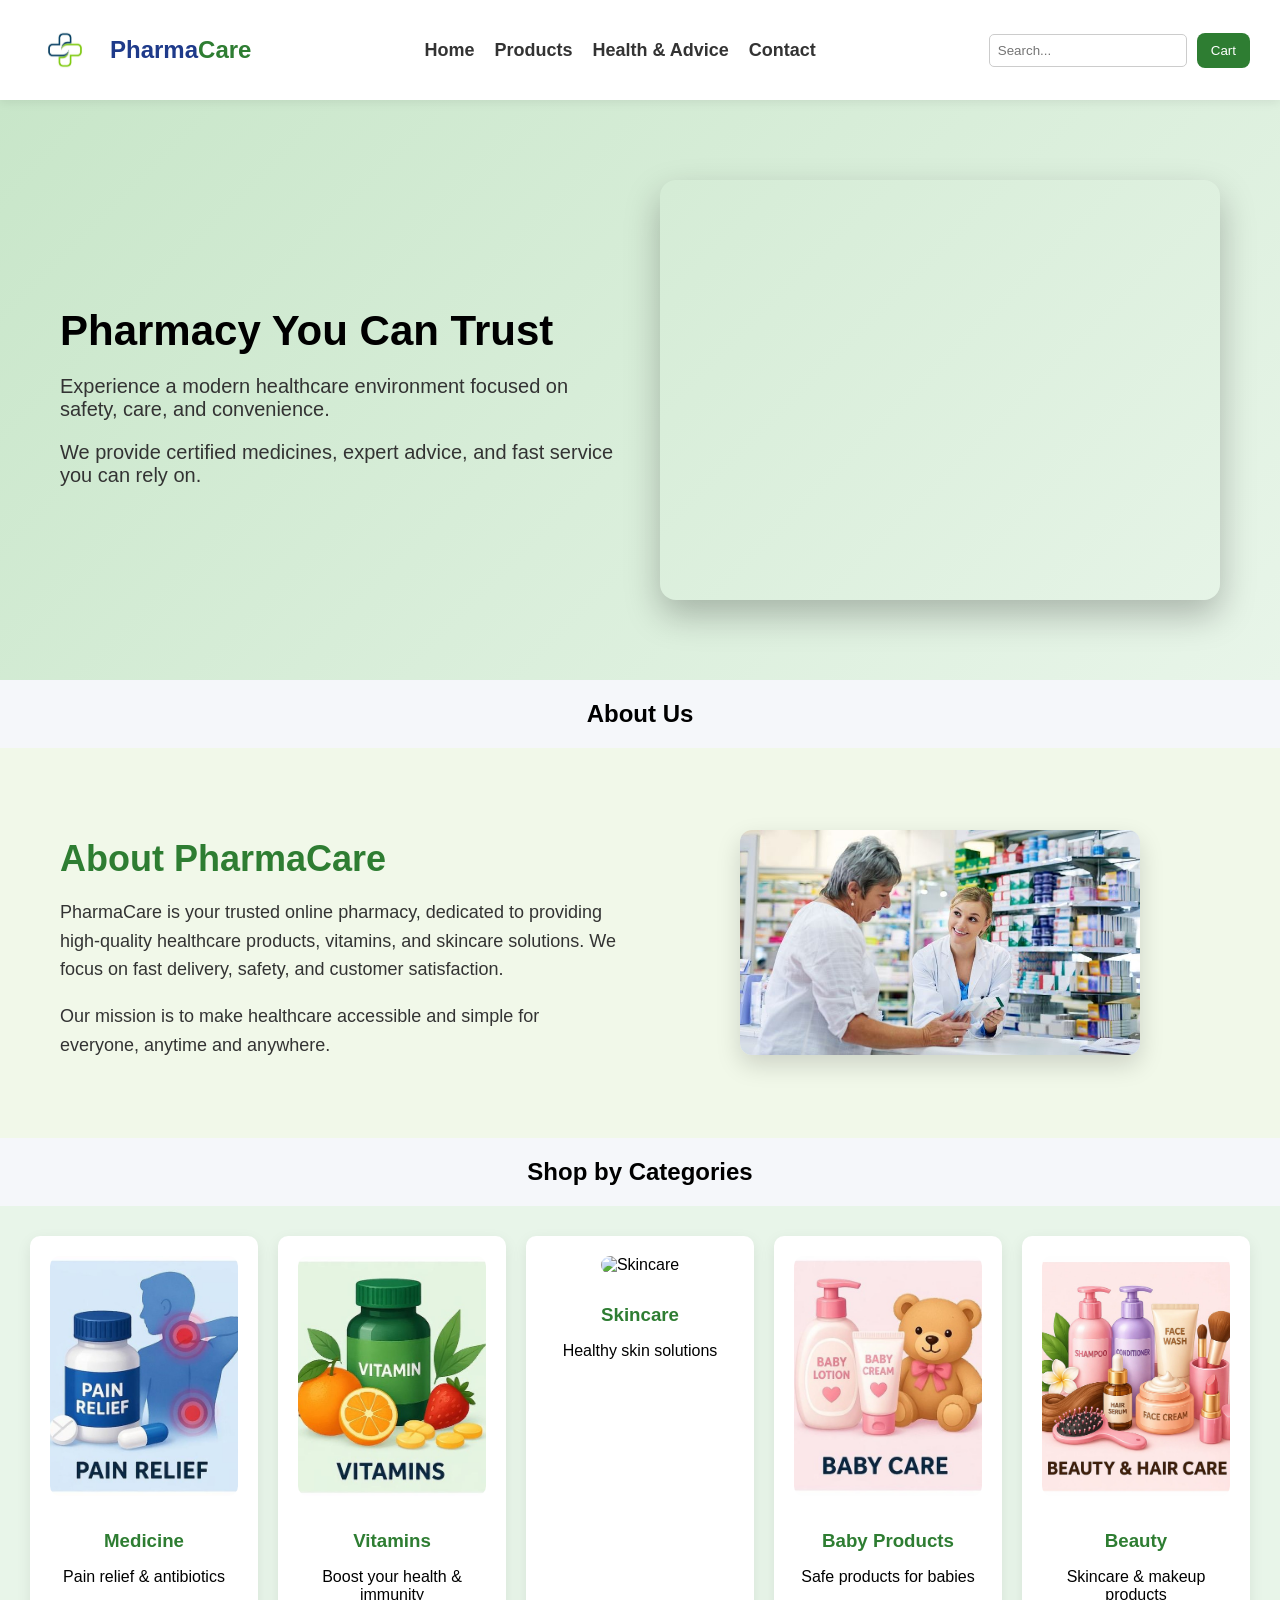
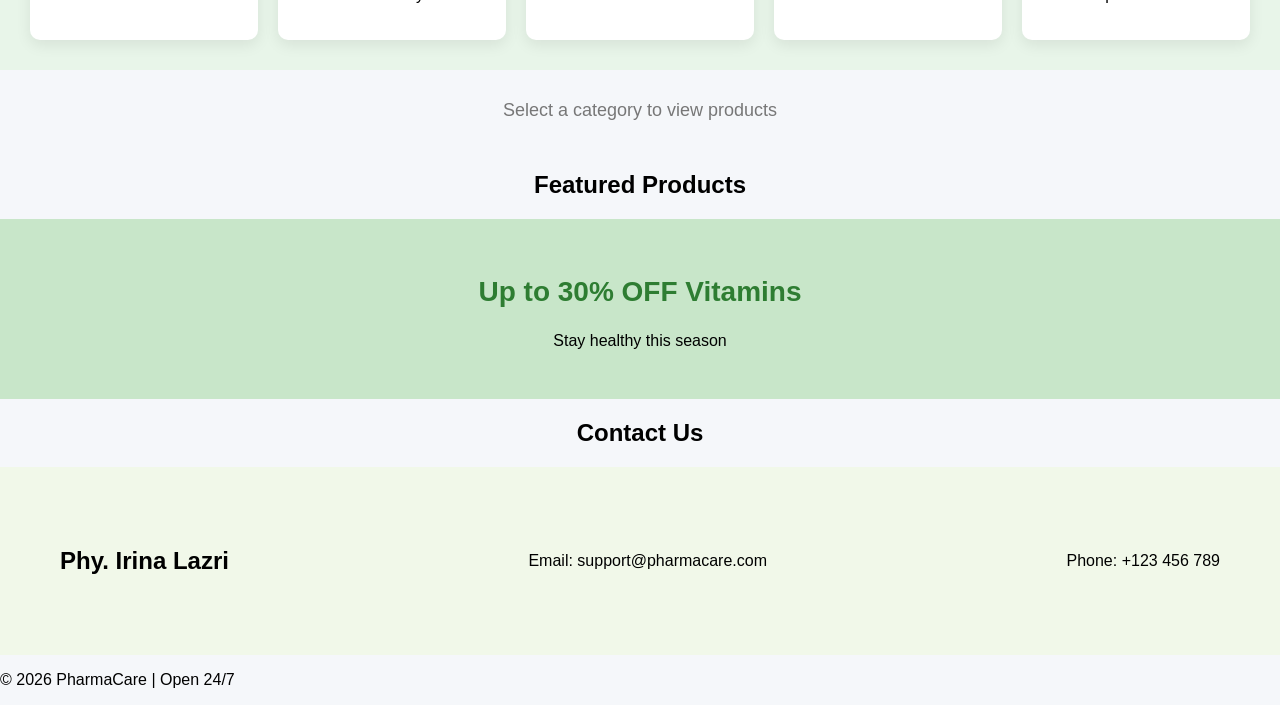
==== index1.html @ e68ce6b4 "update project" ====
<!DOCTYPE html>
<html lang="en">

<head>
    <meta charset="UTF-8">
    <title>PharmaCare</title>
    <link rel="stylesheet" href="style.css">
</head>

<body>

    <header>
        <div class="logo">
            <img src="images/logo.jpeg" alt="PharmaCare Logo">
            <h1 class="logo-text">
                <span class="blue">Pharma</span><span class="green">Care</span>
            </h1>
        </div>
        <nav class="nav-center">

            <a href="#" onclick="showHome()">Home</a>
            <a href="#" onclick="filterCategory('All')">Products</a>

            <div class="dropdown">
                <a href="#" onclick="toggleHealthMenu()">Health & Advice</a>

                <div class="mega-menu" id="healthMenu">

                    <div class="menu-left">
                        <ul>
                            <li>Athma & allergies</li>
                            <li>Cold & flu</li>
                            <li>Coronavirus</li>
                            <li>Diabetes</li>
                            <li>Hair care</li>
                            <li>Men's health</li>
                            <li>Mother & baby</li>
                            <li>Online Doctor advice</li>
                            <li>Oral health</li>
                            <li>Pain management</li>
                            <li>Skin care</li>
                            <li>Stop smoking</li>
                        </ul>
                    </div>

                    <div class="menu-right">
                        <h3>Health & Advice</h3>
                        <p>Select a category to see information and recommendations.</p>
                    </div>

                </div>
            </div>

            <a href="#" onclick="toggleHealthMenu()">Contact</a>
        </nav>

        <input type="text" id="search" placeholder="Search..." onkeyup="searchProducts()">

        <button class="cart-btn" onclick="toggleCart()">Cart</button>
    </header>

    <section class="hero">

        <div class="hero-text">
            <h2>Pharmacy You Can Trust</h2>
            <p>Experience a modern healthcare environment focused on safety, care, and convenience.</p>
            <p>We provide certified medicines, expert advice, and fast service you can rely on.</p>
        </div>

        <div class="hero-video">
            <video autoplay muted loop>
                <source src="images/pharmacy.mp4.mp4" type="video/mp4">
                Your browser does not support video.
            </video>
        </div>

    </section>

    <h2 class="section-title">About Us</h2>
    <section class="about">
        <div class="about-text">
            <h2>About PharmaCare</h2>
            <p>
                PharmaCare is your trusted online pharmacy, dedicated to providing high-quality
                healthcare products, vitamins, and skincare solutions. We focus on fast delivery,
                safety, and customer satisfaction.
            </p>

            <p>
                Our mission is to make healthcare accessible and simple for everyone, anytime and anywhere.
            </p>
        </div>

        <div class="about-image">
            <img src="images/pharmacy-team.jpeg" alt="Pharmacy Team">
        </div>
    </section>

    <h2 class="section-title">Shop by Categories</h2>

    <section class="categories">

        <div class="card" onclick="filterCategory('Medicine')">
            <img src="images/pain-relief1.jpeg" alt="Medicine">
            <h3>Medicine</h3>
            <p>Pain relief & antibiotics</p>
        </div>

        <div class="card" onclick="filterCategory('Vitamins')">
            <img src="images/vitamins.jpeg" alt="Vitamins">
            <h3>Vitamins</h3>
            <p>Boost your health & immunity</p>
        </div>

        <div class="card" onclick="filterCategory('Skincare')">
            <img src="images/skincare.jpeg" alt="Skincare">
            <h3>Skincare</h3>
            <p>Healthy skin solutions</p>
        </div>

        <div class="card" onclick="filterCategory('Baby Products')">
            <img src="images/baby-care.jpeg" alt="Baby Products">
            <h3>Baby Products</h3>
            <p>Safe products for babies</p>
        </div>

        <div class="card" onclick="filterCategory('Beauty & Hair Care')">
            <img src="images/beauty.jpeg" alt="Beauty">
            <h3>Beauty</h3>
            <p>Skincare & makeup products</p>
        </div>
    </section>
    <p id="emptyMsg">Select a category to view products</p>
    <section class="products" id="productList"></section>
    <div id="productList"></div>

    </section>

    <h2 class="section-title">Featured Products</h2>
    <section class="products" id="productList"></section>

    <section class="slider">
        <div class="slide active">
            <h2>Up to 30% OFF Vitamins</h2>
            <p>Stay healthy this season</p>
        </div>

        <div class="slide">
            <h2>Skincare Essentials</h2>
            <p>Glow with confidence</p>
        </div>

        <div class="slide">
            <h2>Fast Delivery Pharmacy</h2>
            <p>Delivered to your door</p>
        </div>
    </section>




    <div class="cart" id="cartBox">

        <button class="close-cart" onclick="toggleCart()">✖</button>

        <h3>Cart</h3>
        <ul id="cartItems"></ul>
        <p>Total: €<span id="total">0</span></p>

        <button onclick="showPayment()">Checkout</button>
    </div>

    <div class="payment" id="paymentBox">

        <h3>Card Payment</h3>

        <input type="text" placeholder="Card Number">
        <input type="text" placeholder="Card Holder Name">
        <input type="text" placeholder="MM/YY">
        <input type="text" placeholder="CVV">

        <button onclick="payNow()">Pay Now</button>
        <button onclick="closePayment()">Cancel</button>

    </div>
    <h2 class="section-title">Contact Us</h2>
    <section id="contact" class="about">
        <h2>Phy. Irina Lazri</h2>
        <p>Email: support@pharmacare.com</p>
        <p>Phone: +123 456 789</p>
    </section>

    <footer>
        <p>© 2026 PharmaCare | Open 24/7</p>
    </footer>

    <script src="script.js"></script>
</body>

</html>
---- style.css ----
html {
    scroll-behavior: smooth;
}

body {
    margin: 0;
    font-family: Arial;
    background: #f5f7fa;
}

.logo {
    display: flex;
    align-items: center;
    gap: 10px;
}

.logo img {
    width: 70px;
    /* mund ta bësh 50px nëse do më të madhe */
    height: 70px;
    object-fit: contain;
}

.logo h1 {
    margin: 0;
    font-size: 24px;
    color: #2e7d32;
}

.logo-text {
    margin: 0;
    font-size: 26px;
    font-weight: bold;
}

.blue {
    color: #1e3a8a; /* blu e errët */
}

.green {
    color: #2e7d32; /* jeshile */
}
header {
    display: flex;
    align-items: center;
    justify-content: space-between;

    padding: 15px 30px;
    background: white;

    position: sticky;
    top: 0;
    z-index: 1000;

    box-shadow: 0 2px 10px rgba(0, 0, 0, 0.08);
}

header h1 {
    color: #2e7d32;
}

.nav-center {
    flex: 1;
    display: flex;
    justify-content: center;
    gap: 20px;
}

header input {
    width: 200px;
}

.nav-center a {
    text-decoration: none;
    font-weight: 600;
    color: #333;

    position: relative;
    padding: 5px 0;
}

/* underline hover efekt */
.nav-center a::after {
    content: "";
    position: absolute;
    left: 0;
    bottom: -4px;
    width: 0%;
    height: 2px;
    background: #2e7d32;
    transition: 0.3s;
}

.nav-center a:hover::after {
    width: 100%;
}

.nav-center a {
    display: flex;
    align-items: center;
    height: 60px;
    font-size: 18px;
}

header input {
    padding: 8px;
    border-radius: 5px;
    border: 1px solid #ccc;
}

section {
    scroll-margin-top: 80px;
}

header input {
    width: 180px;
}

.cart-btn {
    margin-left: 10px;
    background: #2e7d32;
    color: white;
    border: none;
    padding: 10px 14px;
    border-radius: 8px;
    cursor: pointer;
}

.categories {
    background: #e8f5e9;
    text-align: center;
    padding: 10px;
}

.categories button {
    margin: 5px;
    padding: 8px 12px;
    border: none;
    background: #2e7d32;
    color: white;
    border-radius: 5px;
}

.hero {
    display: flex;
    align-items: center;
    justify-content: space-between;
    gap: 40px;

    padding: 80px 60px;
    min-height: 300px;
    /* zmadhon pamjen e faqes dhe i jep një ndjesi më të gjallë me ngjyrat e gjelbra. */
    background: linear-gradient(135deg, #c8e6c9, #e8f5e9);
}

.hero-text {
    flex: 1;
}

.hero-text h2 {
    font-size: 42px;
    margin-bottom: 15px;
}

.hero-text p {
    font-size: 20px;
    color: #333;
}

.hero-video {
    flex: 1;
    display: flex;
    justify-content: center;
}

.hero-video video {
    width: 100%;
    height: 420px;
    /* 👈 e bën më të madhe */
    border-radius: 16px;
    box-shadow: 0 15px 35px rgba(0, 0, 0, 0.25);
    object-fit: cover;
}

.about {
    display: flex;
    align-items: center;
    justify-content: space-between;
    gap: 40px;

    padding: 60px;
    background: #f1f8e9;
}

.about-text {
    flex: 1;
}

.about-text h2 {
    font-size: 36px;
    margin-bottom: 15px;
    color: #2e7d32;
}

.about-text p {
    font-size: 18px;
    line-height: 1.6;
    color: #333;
}

.about-image {
    flex: 1;
    display: flex;
    justify-content: center;
}

.about-image img {
    width: 100%;
    max-width: 400px;
    border-radius: 12px;
    box-shadow: 0 10px 25px rgba(0, 0, 0, 0.15);
}

.section-title {
    text-align: center;
    margin-top: 20px;
}

.product {
    width: 220px;
    min-height: 300px;

    display: flex;
    flex-direction: column;
    justify-content: space-between;

    background: white;
    padding: 15px;
    border-radius: 12px;

    border: 1px solid #eee;
    box-shadow: 0 4px 10px rgba(0, 0, 0, 0.05);

    transition: 0.3s;
}

.products {
    display: flex;
    flex-wrap: wrap;
    justify-content: center;
    gap: 20px;
}

.product {
    width: 200px;
    background: white;
    padding: 15px;
    border-radius: 10px;
    text-align: center;
    box-shadow: 0 5px 15px rgba(0, 0, 0, 0.08);
    position: relative;
    transition: 0.3s;
}

.product:hover {
    transform: translateY(-8px);
    box-shadow: 0 12px 30px rgba(0, 0, 0, 0.15);
}

.product img {
    width: 100%;
    height: 160px;
    object-fit: contain;
    border-radius: 8px;
}

.badge {
    position: absolute;
    top: 10px;
    left: 10px;
    background: red;
    color: white;
    padding: 4px 8px;
    font-size: 11px;
    border-radius: 5px;
}

/* Quantity box */
.qty {
    display: flex;
    justify-content: center;
    align-items: center;
    margin: 10px 0;
    gap: 10px;
}

.qty button {
    width: 30px;
    height: 30px;
    border-radius: 50%;
    border: none;
    background: #e0e0e0;
    font-weight: bold;
    cursor: pointer;
    transition: 0.2s;
}

.qty button:hover {
    background: #2e7d32;
    color: white;
}

/* Add to cart button */
.product button {
    width: 100%;
    margin-top: 10px;
    background: linear-gradient(135deg, #2e7d32, #43a047);
    color: white;
    border: none;
    padding: 10px;
    border-radius: 10px;
    font-weight: bold;
    cursor: pointer;
    transition: 0.3s;
}

.product button:hover {
    background: linear-gradient(135deg, #1b5e20, #2e7d32);
}

#emptyMsg {
    text-align: center;
    margin: 30px;
    color: #777;
    font-size: 18px;
}

/* SLIDER */
.slider {
    position: relative;
    height: 180px;
    overflow: hidden;
    background: #c8e6c9;
    text-align: center;
    display: flex;
    align-items: center;
    justify-content: center;
}

.slide {
    position: absolute;
    opacity: 0;
    transition: 0.5s;
}

.slide.active {
    opacity: 1;
}

/* PRODUCT BADGE */
.badge {
    position: absolute;
    top: 10px;
    left: 10px;
    background: red;
    color: white;
    padding: 5px 8px;
    font-size: 12px;
    border-radius: 5px;
}

/* PRODUCT CARD */
.product {
    position: relative;
}

/* QUANTITY */
.qty {
    display: flex;
    justify-content: center;
    align-items: center;
    margin: 8px 0;
    gap: 10px;
}

.qty button {
    padding: 5px 10px;
    border: none;
    background: #ddd;
    cursor: pointer;
    border-radius: 5px;
}

.categories {
    display: grid;
    grid-template-columns: repeat(auto-fit, minmax(180px, 1fr));
    gap: 20px;
    padding: 30px;
}

.card {
    background: white;
    border-radius: 10px;
    padding: 20px;
    text-align: center;

    box-shadow: 0 5px 15px rgba(0, 0, 0, 0.08);
    cursor: pointer;

    transition: 0.3s;
}

.card img {
    width: 100%;
    height: 240px;
    object-fit: cover;
    border-radius: 10px;
    margin-bottom: 12px;
    transition: 0.3s;
}

.card:hover img {
    transform: scale(1.05);
}

.card:hover {
    transform: translateY(-5px);
    box-shadow: 0 10px 25px rgba(0, 0, 0, 0.15);
    background: #f6fff7;
}

.card h3 {
    color: #2e7d32;
    margin-bottom: 10px;
}

.cart {
    position: fixed;
    top: 0;
    right: 0;

    width: 320px;
    height: 100vh;

    background: white;
    border-left: 1px solid #eee;

    padding: 15px;
    transform: translateX(100%);
    /* 👈 e fsheh */
    transition: transform 0.3s ease;

    z-index: 9999;
}

.dropdown {
    position: relative;
}

.mega-menu {
    position: absolute;
    top: 40px;
    left: 0;

    width: 600px;
    height: 350px;

    background: white;
    display: flex;

    box-shadow: 0 10px 30px rgba(0, 0, 0, 0.2);
    border-radius: 10px;

    display: none;
    z-index: 9999;
}

/* show */
.mega-menu.show {
    display: flex;
}

/* left side categories */
.menu-left {
    width: 50%;
    border-right: 1px solid #eee;
    padding: 15px;
}

.menu-left ul {
    list-style: none;
    padding: 0;
}

.menu-left li {
    padding: 8px 5px;
    cursor: pointer;
    transition: 0.2s;
}

.menu-left li:hover {
    color: #2e7d32;
    font-weight: bold;
}

/* right side */
.menu-right {
    width: 50%;
    padding: 20px;
}

.menu-right h3 {
    color: #2e7d32;
}

.cart.show {
    transform: translateX(0);
    /* 👈 e hap */
}

button:hover {
    opacity: 0.8;
}

.close-cart {
    position: absolute;
    top: 10px;
    right: 10px;

    background: rgb(136, 230, 183);
    color: white;
    border: none;

    width: 30px;
    height: 30px;

    border-radius: 50%;
    cursor: pointer;
}

.payment {
    position: fixed;
    top: 50%;
    left: 50%;

    transform: translate(-50%, -50%);

    width: 300px;
    background: white;

    padding: 20px;
    border-radius: 10px;

    box-shadow: 0 10px 30px rgba(0, 0, 0, 0.2);

    display: none;
    z-index: 10000;
}

.payment input {
    width: 100%;
    margin: 5px 0;
    padding: 8px;
}

.payment button {
    width: 100%;
    margin-top: 10px;
}

.slide h2 {
    font-size: 28px;
    color: #2e7d32;
}

.slide p {
    font-size: 16px;
}

@media (max-width: 768px) {

    header {
        flex-direction: column;
        gap: 10px;
    }

    .hero {
        flex-direction: column;
        padding: 40px 20px;
        min-height: auto;
        text-align: center;
    }

    .hero-video video {
        height: 250px;
    }

    .hero-text h2 {
        font-size: 28px;
    }

    .about {
        flex-direction: column;
        text-align: center;
        padding: 40px 20px;
    }

    .products {
        display: grid;
        grid-template-columns: repeat(4, 1fr);
    }

    .slider {
        height: 140px;
        font-size: 14px;
    }
}

@media (max-width: 768px) {
    .product {
        width: 45%;
    }
}

@media (max-width: 500px) {
    .product {
        width: 100%;
    }
}
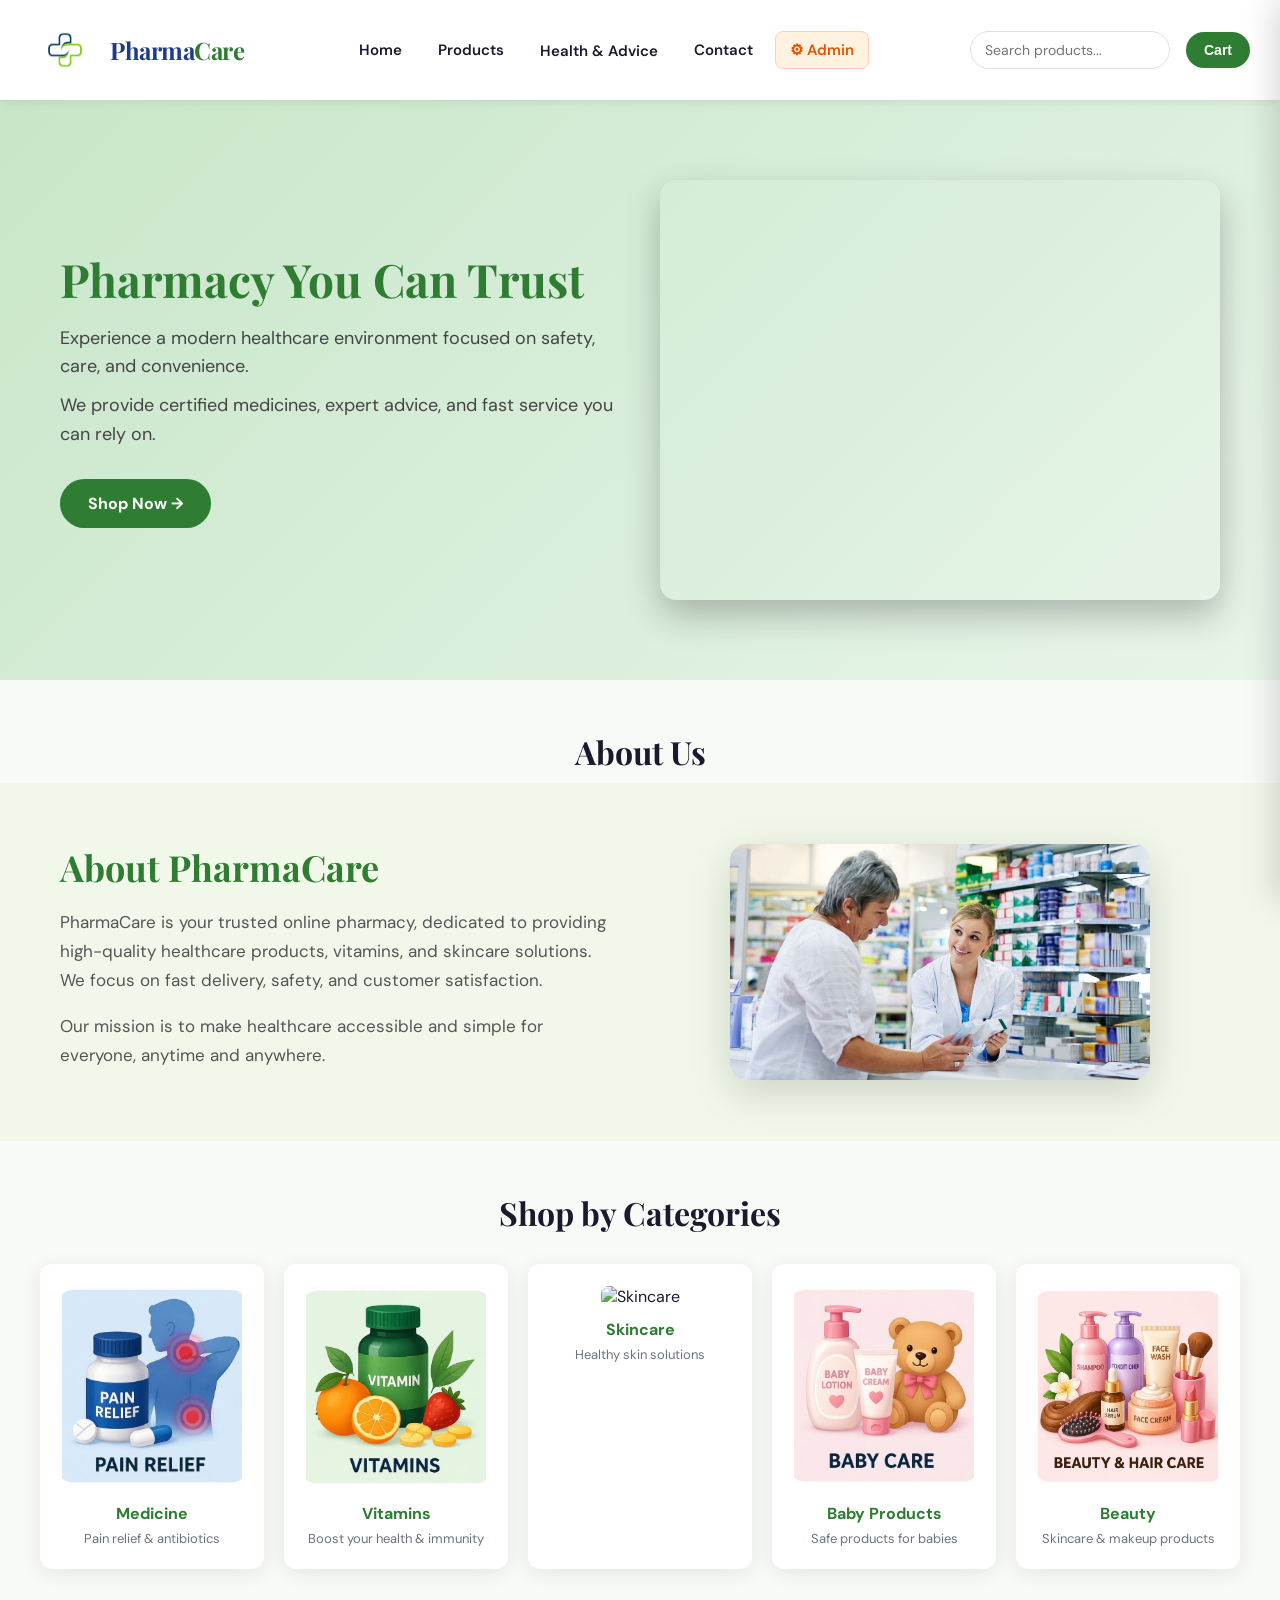
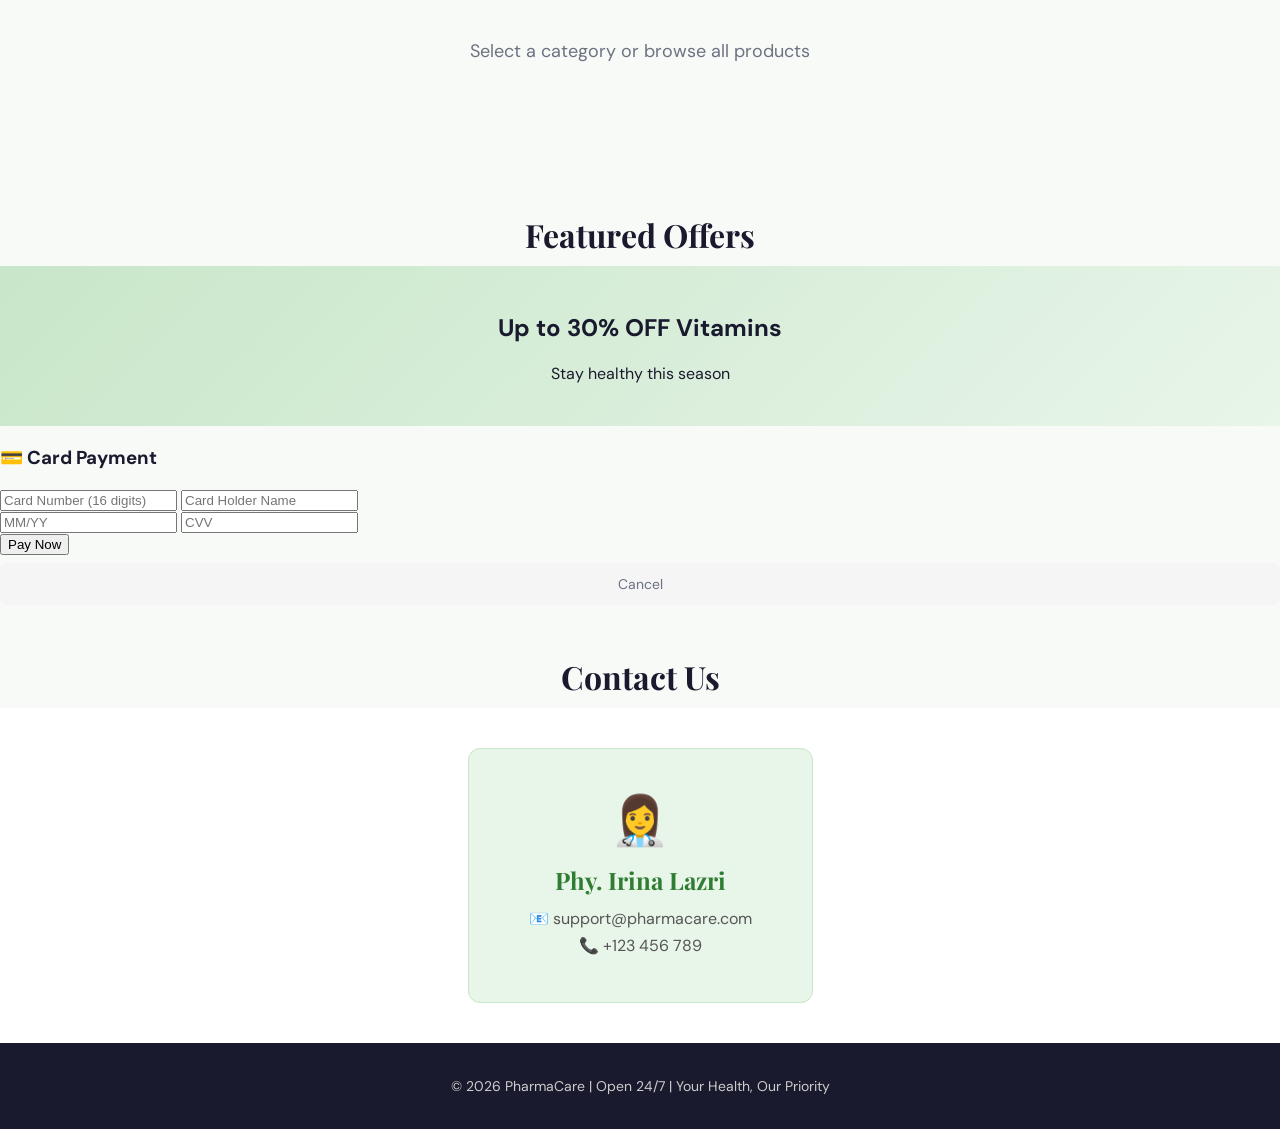
==== commit 02e9653d: "mesazhi" ====
--- a/index1.html
+++ b/index1.html
@@ -4,6 +4,10 @@
 <head>
     <meta charset="UTF-8">
     <title>PharmaCare</title>
+    <link rel="preconnect" href="https://fonts.googleapis.com">
+    <link
+        href="https://fonts.googleapis.com/css2?family=DM+Sans:wght@400;500;600;700&family=Playfair+Display:wght@700&display=swap"
+        rel="stylesheet">
     <link rel="stylesheet" href="style.css">
 </head>
 
@@ -11,187 +15,242 @@
 
     <header>
         <div class="logo">
-            <img src="images/logo.jpeg" alt="PharmaCare Logo">
+            <img src="images/logo.jpeg">
             <h1 class="logo-text">
                 <span class="blue">Pharma</span><span class="green">Care</span>
             </h1>
         </div>
         <nav class="nav-center">
-
             <a href="#" onclick="showHome()">Home</a>
-            <a href="#" onclick="filterCategory('All')">Products</a>
-
+            <a href="#" onclick="displayProducts(getProducts(), true)">Products</a>
             <div class="dropdown">
                 <a href="#" onclick="toggleHealthMenu()">Health & Advice</a>
-
                 <div class="mega-menu" id="healthMenu">
-
                     <div class="menu-left">
                         <ul>
-                            <li>Athma & allergies</li>
-                            <li>Cold & flu</li>
-                            <li>Coronavirus</li>
-                            <li>Diabetes</li>
-                            <li>Hair care</li>
-                            <li>Men's health</li>
-                            <li>Mother & baby</li>
-                            <li>Online Doctor advice</li>
-                            <li>Oral health</li>
-                            <li>Pain management</li>
-                            <li>Skin care</li>
-                            <li>Stop smoking</li>
+                            <li onclick="showHealthInfo('asthma')">🫁 Asthma & Allergies</li>
+                            <li onclick="showHealthInfo('cold')">🤧 Cold & Flu</li>
+                            <li onclick="showHealthInfo('coronavirus')">🦠 Coronavirus</li>
+                            <li onclick="showHealthInfo('diabetes')">💉 Diabetes</li>
+                            <li onclick="showHealthInfo('hair')">💇 Hair Care</li>
+                            <li onclick="showHealthInfo('mens')">🧔 Men's Health</li>
+                            <li onclick="showHealthInfo('mother')">🤱 Mother & Baby</li>
+                            <li onclick="showHealthInfo('doctor')">👨‍⚕️ Online Doctor Advice</li>
+                            <li onclick="showHealthInfo('oral')">🦷 Oral Health</li>
+                            <li onclick="showHealthInfo('pain')">💊 Pain Management</li>
+                            <li onclick="showHealthInfo('skin')">🧴 Skin Care</li>
+                            <li onclick="showHealthInfo('smoking')">🚭 Stop Smoking</li>
                         </ul>
                     </div>
-
-                    <div class="menu-right">
+                    <div class="menu-right" id="healthInfoPanel">
                         <h3>Health & Advice</h3>
                         <p>Select a category to see information and recommendations.</p>
                     </div>
-
-                </div>
-            </div>
-
-            <a href="#" onclick="toggleHealthMenu()">Contact</a>
+                </div>
+            </div>
+            <a href="#contact">Contact</a>
+            <a href="#" onclick="openAdminPanel()" class="admin-link">⚙ Admin</a>
         </nav>
-
-        <input type="text" id="search" placeholder="Search..." onkeyup="searchProducts()">
-
-        <button class="cart-btn" onclick="toggleCart()">Cart</button>
+        <input type="text" id="search" placeholder="Search products..." onkeyup="searchProducts()">
+        <button class="cart-btn" onclick="toggleCart()"> Cart <span id="cartCount" class="cart-count">0</span></button>
     </header>
 
+    <!-- HERO -->
     <section class="hero">
-
         <div class="hero-text">
             <h2>Pharmacy You Can Trust</h2>
             <p>Experience a modern healthcare environment focused on safety, care, and convenience.</p>
             <p>We provide certified medicines, expert advice, and fast service you can rely on.</p>
-        </div>
-
+            <button class="cta-btn" onclick="displayProducts(getProducts())">Shop Now →</button>
+        </div>
         <div class="hero-video">
             <video autoplay muted loop>
                 <source src="images/pharmacy.mp4.mp4" type="video/mp4">
                 Your browser does not support video.
             </video>
         </div>
-
-    </section>
-
+    </section>
+
+    <!-- ABOUT -->
     <h2 class="section-title">About Us</h2>
     <section class="about">
         <div class="about-text">
             <h2>About PharmaCare</h2>
-            <p>
-                PharmaCare is your trusted online pharmacy, dedicated to providing high-quality
-                healthcare products, vitamins, and skincare solutions. We focus on fast delivery,
-                safety, and customer satisfaction.
-            </p>
-
-            <p>
-                Our mission is to make healthcare accessible and simple for everyone, anytime and anywhere.
-            </p>
-        </div>
-
+            <p>PharmaCare is your trusted online pharmacy, dedicated to providing high-quality healthcare products,
+                vitamins, and skincare solutions. We focus on fast delivery, safety, and customer satisfaction.</p>
+            <p>Our mission is to make healthcare accessible and simple for everyone, anytime and anywhere.</p>
+        </div>
         <div class="about-image">
             <img src="images/pharmacy-team.jpeg" alt="Pharmacy Team">
         </div>
     </section>
 
+    <!-- CATEGORIES -->
     <h2 class="section-title">Shop by Categories</h2>
-
     <section class="categories">
-
         <div class="card" onclick="filterCategory('Medicine')">
             <img src="images/pain-relief1.jpeg" alt="Medicine">
             <h3>Medicine</h3>
             <p>Pain relief & antibiotics</p>
         </div>
-
         <div class="card" onclick="filterCategory('Vitamins')">
             <img src="images/vitamins.jpeg" alt="Vitamins">
             <h3>Vitamins</h3>
             <p>Boost your health & immunity</p>
         </div>
-
         <div class="card" onclick="filterCategory('Skincare')">
             <img src="images/skincare.jpeg" alt="Skincare">
             <h3>Skincare</h3>
             <p>Healthy skin solutions</p>
         </div>
-
         <div class="card" onclick="filterCategory('Baby Products')">
             <img src="images/baby-care.jpeg" alt="Baby Products">
             <h3>Baby Products</h3>
             <p>Safe products for babies</p>
         </div>
-
         <div class="card" onclick="filterCategory('Beauty & Hair Care')">
             <img src="images/beauty.jpeg" alt="Beauty">
             <h3>Beauty</h3>
             <p>Skincare & makeup products</p>
         </div>
     </section>
-    <p id="emptyMsg">Select a category to view products</p>
+
+    <p id="emptyMsg">Select a category or browse all products</p>
     <section class="products" id="productList"></section>
-    <div id="productList"></div>
-
-    </section>
-
-    <h2 class="section-title">Featured Products</h2>
-    <section class="products" id="productList"></section>
-
+
+    <!-- SLIDER -->
+    <h2 class="section-title">Featured Offers</h2>
     <section class="slider">
         <div class="slide active">
             <h2>Up to 30% OFF Vitamins</h2>
             <p>Stay healthy this season</p>
         </div>
-
         <div class="slide">
             <h2>Skincare Essentials</h2>
             <p>Glow with confidence</p>
         </div>
-
         <div class="slide">
             <h2>Fast Delivery Pharmacy</h2>
             <p>Delivered to your door</p>
         </div>
     </section>
 
-
-
-
+    <!-- CART SIDEBAR -->
     <div class="cart" id="cartBox">
-
         <button class="close-cart" onclick="toggleCart()">✖</button>
-
-        <h3>Cart</h3>
+        <h3>🛒 Your Cart</h3>
         <ul id="cartItems"></ul>
-        <p>Total: €<span id="total">0</span></p>
-
-        <button onclick="showPayment()">Checkout</button>
+        <div class="cart-footer">
+            <p class="cart-total">Total: €<span id="total">0.00</span></p>
+            <button class="checkout-btn" onclick="showPayment()">Checkout →</button>
+        </div>
     </div>
 
+    <!-- PAYMENT MODAL -->
+    <div class="modal-overlay" id="paymentOverlay" onclick="closePayment()"></div>
     <div class="payment" id="paymentBox">
-
-        <h3>Card Payment</h3>
-
-        <input type="text" placeholder="Card Number">
-        <input type="text" placeholder="Card Holder Name">
-        <input type="text" placeholder="MM/YY">
-        <input type="text" placeholder="CVV">
-
-        <button onclick="payNow()">Pay Now</button>
-        <button onclick="closePayment()">Cancel</button>
-
+        <h3>💳 Card Payment</h3>
+        <input type="text" placeholder="Card Number (16 digits)" maxlength="19" id="cardNumber">
+        <input type="text" placeholder="Card Holder Name" id="cardName">
+        <div class="card-row">
+            <input type="text" placeholder="MM/YY" maxlength="5" id="cardExpiry">
+            <input type="text" placeholder="CVV" maxlength="3" id="cardCvv">
+        </div>
+        <button class="pay-btn" onclick="payNow()">Pay Now</button>
+        <button class="cancel-btn" onclick="closePayment()">Cancel</button>
     </div>
+
+    <!-- ADMIN PANEL MODAL -->
+    <div class="modal-overlay" id="adminOverlay" onclick="closeAdminPanel()"></div>
+    <div class="admin-panel" id="adminPanel">
+        <div class="admin-header">
+            <h2>⚙ Admin Panel</h2>
+            <button class="close-admin" onclick="closeAdminPanel()">✖</button>
+        </div>
+
+        <div class="admin-tabs">
+            <button class="tab-btn active" onclick="switchTab('add')">➕ Add Product</button>
+            <button class="tab-btn" onclick="switchTab('manage')">📦 Manage Products</button>
+        </div>
+
+        <!-- ADD / EDIT FORM -->
+        <div class="admin-tab" id="tab-add">
+            <h3 id="formTitle">Add New Product</h3>
+            <input type="hidden" id="editId">
+            <div class="form-grid">
+                <div class="form-group">
+                    <label>Product Name *</label>
+                    <input type="text" id="adminName" placeholder="e.g. Vitamin D3">
+                </div>
+                <div class="form-group">
+                    <label>Price (€) *</label>
+                    <input type="number" id="adminPrice" placeholder="e.g. 12" min="0" step="0.01">
+                </div>
+                <div class="form-group">
+                    <label>Category *</label>
+                    <select id="adminCategory">
+                        <option value="">Select category</option>
+                        <option value="Medicine">Medicine</option>
+                        <option value="Vitamins">Vitamins</option>
+                        <option value="Skincare">Skincare</option>
+                        <option value="Baby Products">Baby Products</option>
+                        <option value="Beauty & Hair Care">Beauty & Hair Care</option>
+                    </select>
+                </div>
+                <div class="form-group">
+                    <label>Image URL</label>
+                    <input type="text" id="adminImg" placeholder="images/product.jpg">
+                </div>
+                <div class="form-group checkbox-group">
+                    <label>
+                        <input type="checkbox" id="adminDiscount"> On Sale / Discount
+                    </label>
+                </div>
+            </div>
+            <div class="form-actions">
+                <button class="save-btn" onclick="saveProduct()">💾 Save Product</button>
+                <button class="reset-btn" onclick="resetForm()">↺ Reset</button>
+            </div>
+            <div id="adminMsg" class="admin-msg"></div>
+        </div>
+
+        <!-- MANAGE TABLE -->
+        <div class="admin-tab hidden" id="tab-manage">
+            <div class="manage-header">
+                <h3>All Products <span id="productCount" class="badge-count">0</span></h3>
+                <input type="text" id="adminSearch" placeholder="Filter products..." oninput="renderAdminTable()">
+            </div>
+            <div class="table-wrapper">
+                <table class="admin-table">
+                    <thead>
+                        <tr>
+                            <th>ID</th>
+                            <th>Name</th>
+                            <th>Category</th>
+                            <th>Price</th>
+                            <th>Sale</th>
+                            <th>Actions</th>
+                        </tr>
+                    </thead>
+                    <tbody id="adminTableBody"></tbody>
+                </table>
+            </div>
+        </div>
+    </div>
+
+    <!-- CONTACT -->
     <h2 class="section-title">Contact Us</h2>
-    <section id="contact" class="about">
-        <h2>Phy. Irina Lazri</h2>
-        <p>Email: support@pharmacare.com</p>
-        <p>Phone: +123 456 789</p>
+    <section id="contact" class="contact-section">
+        <div class="contact-card">
+            <div class="contact-icon">👩‍⚕️</div>
+            <h2>Phy. Irina Lazri</h2>
+            <p>📧 support@pharmacare.com</p>
+            <p>📞 +123 456 789</p>
+        </div>
     </section>
 
     <footer>
-        <p>© 2026 PharmaCare | Open 24/7</p>
+        <p>© 2026 PharmaCare | Open 24/7 | Your Health, Our Priority</p>
     </footer>
 
     <script src="script.js"></script>
--- a/style.css
+++ b/style.css
@@ -1,11 +1,48 @@
+@import url('https://fonts.googleapis.com/css2?family=DM+Sans:wght@400;500;600;700&family=Playfair+Display:wght@700&display=swap');
+
+:root {
+    --green: #2e7d32;
+    --green-light: #43a047;
+    --green-pale: #e8f5e9;
+    --green-mid: #c8e6c9;
+    --blue-dark: #1e3a8a;
+    --text: #1a1a2e;
+    --muted: #6b7280;
+    --bg: #f8faf7;
+    --white: #ffffff;
+    --shadow: 0 4px 20px rgba(0, 0, 0, 0.08);
+    --shadow-lg: 0 12px 40px rgba(0, 0, 0, 0.15);
+    --radius: 12px;
+    --radius-sm: 8px;
+}
+
+* {
+    box-sizing: border-box;
+}
+
 html {
     scroll-behavior: smooth;
 }
 
 body {
     margin: 0;
-    font-family: Arial;
-    background: #f5f7fa;
+    font-family: 'DM Sans', Arial, sans-serif;
+    background: var(--bg);
+    color: var(--text);
+}
+
+/* ── HEADER ─────────────────────────────────────── */
+header {
+    display: flex;
+    align-items: center;
+    justify-content: space-between;
+    padding: 14px 36px;
+    background: var(--white);
+    position: sticky;
+    top: 0;
+    z-index: 1000;
+    box-shadow: 0 2px 16px rgba(0, 0, 0, 0.07);
+    gap: 16px;
 }
 
 .logo {
@@ -16,7 +53,6 @@
 
 .logo img {
     width: 70px;
-    /* mund ta bësh 50px nëse do më të madhe */
     height: 70px;
     object-fit: contain;
 }
@@ -30,16 +66,21 @@
 .logo-text {
     margin: 0;
     font-size: 26px;
-    font-weight: bold;
+    font-weight: 700;
+    font-family: 'Playfair Display', serif;
+    letter-spacing: -0.5px;
 }
 
 .blue {
-    color: #1e3a8a; /* blu e errët */
+    color: #1e3a8a;
+    /* blu e errët */
 }
 
 .green {
-    color: #2e7d32; /* jeshile */
-}
+    color: #2e7d32;
+    /* jeshile */
+}
+
 header {
     display: flex;
     align-items: center;
@@ -63,90 +104,87 @@
     flex: 1;
     display: flex;
     justify-content: center;
-    gap: 20px;
-}
-
-header input {
-    width: 200px;
+    align-items: center;
+    gap: 8px;
 }
 
 .nav-center a {
     text-decoration: none;
     font-weight: 600;
-    color: #333;
-
-    position: relative;
-    padding: 5px 0;
-}
-
-/* underline hover efekt */
-.nav-center a::after {
-    content: "";
-    position: absolute;
-    left: 0;
-    bottom: -4px;
-    width: 0%;
-    height: 2px;
-    background: #2e7d32;
-    transition: 0.3s;
-}
-
-.nav-center a:hover::after {
-    width: 100%;
-}
-
-.nav-center a {
-    display: flex;
-    align-items: center;
-    height: 60px;
-    font-size: 18px;
-}
-
-header input {
-    padding: 8px;
-    border-radius: 5px;
-    border: 1px solid #ccc;
-}
-
-section {
-    scroll-margin-top: 80px;
-}
-
-header input {
-    width: 180px;
+    color: var(--text);
+    padding: 8px 14px;
+    border-radius: var(--radius-sm);
+    font-size: 15px;
+    transition: background 0.2s, color 0.2s;
+    white-space: nowrap;
+}
+
+.nav-center a:hover {
+    background: var(--green-pale);
+    color: var(--green);
+}
+
+.admin-link {
+    background: #fff3e0 !important;
+    color: #e65100 !important;
+    border: 1px solid #ffccbc;
+}
+
+.admin-link:hover {
+    background: #ffe0b2 !important;
+}
+
+header input[type="text"] {
+    padding: 9px 14px;
+    border-radius: 24px;
+    border: 1.5px solid #e0e0e0;
+    font-size: 14px;
+    width: 200px;
+    outline: none;
+    transition: border-color 0.2s;
+    font-family: inherit;
+}
+
+header input[type="text"]:focus {
+    border-color: var(--green);
 }
 
 .cart-btn {
-    margin-left: 10px;
-    background: #2e7d32;
+    background: var(--green);
     color: white;
     border: none;
-    padding: 10px 14px;
-    border-radius: 8px;
-    cursor: pointer;
-}
-
-.categories {
-    background: #e8f5e9;
-    text-align: center;
-    padding: 10px;
-}
-
-.categories button {
-    margin: 5px;
-    padding: 8px 12px;
-    border: none;
-    background: #2e7d32;
-    color: white;
-    border-radius: 5px;
-}
-
+    padding: 10px 18px;
+    border-radius: 24px;
+    cursor: pointer;
+    font-weight: 600;
+    font-size: 14px;
+    display: flex;
+    align-items: center;
+    gap: 6px;
+    white-space: nowrap;
+    transition: background 0.2s;
+}
+
+.cart-btn:hover {
+    background: var(--green-light);
+}
+
+.cart-count {
+    background: #e53935;
+    color: white;
+    border-radius: 50%;
+    padding: 2px 6px;
+    font-size: 11px;
+    font-weight: 700;
+    display: none;
+}
+
+/* HERO */
 .hero {
     display: flex;
     align-items: center;
     justify-content: space-between;
     gap: 40px;
-
     padding: 80px 60px;
     min-height: 300px;
     /* zmadhon pamjen e faqes dhe i jep një ndjesi më të gjallë me ngjyrat e gjelbra. */
@@ -158,13 +196,38 @@
 }
 
 .hero-text h2 {
-    font-size: 42px;
-    margin-bottom: 15px;
+    font-family: 'Playfair Display', serif;
+    font-size: 46px;
+    margin: 0 0 16px;
+    color: var(--green);
+    line-height: 1.2;
 }
 
 .hero-text p {
-    font-size: 20px;
-    color: #333;
+    font-size: 18px;
+    color: #444;
+    margin: 0 0 10px;
+    line-height: 1.6;
+}
+
+.cta-btn {
+    margin-top: 20px;
+    background: var(--green);
+    color: white;
+    border: none;
+    padding: 14px 28px;
+    border-radius: 30px;
+    font-size: 16px;
+    font-weight: 700;
+    cursor: pointer;
+    transition: all 0.2s;
+    font-family: inherit;
+}
+
+.cta-btn:hover {
+    background: #1b5e20;
+    transform: translateY(-2px);
+    box-shadow: 0 8px 20px rgba(46, 125, 50, 0.3);
 }
 
 .hero-video {
@@ -182,6 +245,7 @@
     object-fit: cover;
 }
 
+/* ABOUT */
 .about {
     display: flex;
     align-items: center;
@@ -197,15 +261,17 @@
 }
 
 .about-text h2 {
+    font-family: 'Playfair Display', serif;
     font-size: 36px;
-    margin-bottom: 15px;
-    color: #2e7d32;
+    color: var(--green);
+    margin: 0 0 16px;
 }
 
 .about-text p {
-    font-size: 18px;
-    line-height: 1.6;
-    color: #333;
+    font-size: 17px;
+    line-height: 1.7;
+    color: #555;
+    margin-bottom: 12px;
 }
 
 .about-image {
@@ -216,132 +282,202 @@
 
 .about-image img {
     width: 100%;
-    max-width: 400px;
-    border-radius: 12px;
-    box-shadow: 0 10px 25px rgba(0, 0, 0, 0.15);
-}
-
+    max-width: 420px;
+    border-radius: 16px;
+    box-shadow: var(--shadow-lg);
+}
+
+/* SECTION TITLE */
 .section-title {
     text-align: center;
-    margin-top: 20px;
-}
-
-.product {
-    width: 220px;
-    min-height: 300px;
-
-    display: flex;
-    flex-direction: column;
-    justify-content: space-between;
-
+    font-family: 'Playfair Display', serif;
+    font-size: 32px;
+    color: var(--text);
+    margin: 50px 0 10px;
+}
+
+/* CATEGORIES */
+.categories {
+    display: grid;
+    grid-template-columns: repeat(auto-fit, minmax(180px, 1fr));
+    gap: 20px;
+    padding: 20px 40px 40px;
+}
+
+.card {
     background: white;
-    padding: 15px;
-    border-radius: 12px;
-
-    border: 1px solid #eee;
-    box-shadow: 0 4px 10px rgba(0, 0, 0, 0.05);
-
+    border-radius: var(--radius);
+    padding: 20px;
+    text-align: center;
+    box-shadow: var(--shadow);
+    cursor: pointer;
     transition: 0.3s;
+    border: 2px solid transparent;
+}
+
+.card:hover {
+    transform: translateY(-6px);
+    box-shadow: var(--shadow-lg);
+    border-color: var(--green-mid);
+}
+
+.card img {
+    width: 100%;
+    height: 200px;
+    object-fit: cover;
+    border-radius: var(--radius-sm);
+    margin-bottom: 12px;
+    transition: transform 0.3s;
+}
+
+.card:hover img {
+    transform: scale(1.04);
+}
+
+.card h3 {
+    color: var(--green);
+    margin: 0 0 6px;
+    font-size: 16px;
+}
+
+.card p {
+    color: var(--muted);
+    font-size: 13px;
+    margin: 0;
+}
+
+/* PRODUCTS GRID */
+#emptyMsg {
+    text-align: center;
+    margin: 30px;
+    color: var(--muted);
+    font-size: 18px;
 }
 
 .products {
     display: flex;
     flex-wrap: wrap;
     justify-content: center;
-    gap: 20px;
+    gap: 24px;
+    padding: 20px 40px 50px;
 }
 
 .product {
-    width: 200px;
+    width: 210px;
     background: white;
-    padding: 15px;
-    border-radius: 10px;
+    padding: 16px;
+    border-radius: var(--radius);
     text-align: center;
-    box-shadow: 0 5px 15px rgba(0, 0, 0, 0.08);
+    box-shadow: var(--shadow);
     position: relative;
     transition: 0.3s;
+    display: flex;
+    flex-direction: column;
+    gap: 8px;
 }
 
 .product:hover {
     transform: translateY(-8px);
-    box-shadow: 0 12px 30px rgba(0, 0, 0, 0.15);
+    box-shadow: var(--shadow-lg);
 }
 
 .product img {
     width: 100%;
-    height: 160px;
+    height: 150px;
     object-fit: contain;
-    border-radius: 8px;
+    border-radius: var(--radius-sm);
+    background: var(--green-pale);
+    padding: 8px;
+}
+
+.product h4 {
+    font-size: 14px;
+    font-weight: 600;
+    margin: 4px 0 0;
+    color: var(--text);
+}
+
+.price {
+    font-size: 15px;
+    color: var(--muted);
+}
+
+.price strong {
+    color: var(--green);
+    font-size: 16px;
+}
+
+.price del {
+    color: #aaa;
+    font-size: 13px;
 }
 
 .badge {
     position: absolute;
     top: 10px;
     left: 10px;
-    background: red;
-    color: white;
-    padding: 4px 8px;
+    background: #e53935;
+    color: white;
+    padding: 3px 8px;
     font-size: 11px;
-    border-radius: 5px;
-}
-
-/* Quantity box */
+    font-weight: 700;
+    border-radius: 20px;
+    letter-spacing: 0.5px;
+}
+
 .qty {
     display: flex;
     justify-content: center;
     align-items: center;
-    margin: 10px 0;
-    gap: 10px;
+    gap: 12px;
+    margin: 4px 0;
 }
 
 .qty button {
-    width: 30px;
-    height: 30px;
+    width: 28px;
+    height: 28px;
     border-radius: 50%;
-    border: none;
-    background: #e0e0e0;
-    font-weight: bold;
+    border: 2px solid var(--green-mid);
+    background: white;
+    color: var(--green);
+    font-weight: 700;
+    font-size: 16px;
     cursor: pointer;
     transition: 0.2s;
+    line-height: 1;
 }
 
 .qty button:hover {
-    background: #2e7d32;
+    background: var(--green);
     color: white;
 }
 
 /* Add to cart button */
 .product button {
     width: 100%;
-    margin-top: 10px;
-    background: linear-gradient(135deg, #2e7d32, #43a047);
+    background: linear-gradient(135deg, var(--green), var(--green-light));
     color: white;
     border: none;
     padding: 10px;
-    border-radius: 10px;
-    font-weight: bold;
+    border-radius: var(--radius-sm);
+    font-weight: 700;
+    font-size: 14px;
     cursor: pointer;
     transition: 0.3s;
-}
-
-.product button:hover {
-    background: linear-gradient(135deg, #1b5e20, #2e7d32);
-}
-
-#emptyMsg {
-    text-align: center;
-    margin: 30px;
-    color: #777;
-    font-size: 18px;
-}
-
-/* SLIDER */
+    font-family: inherit;
+    margin-top: auto;
+}
+
+.product>button:last-child:hover {
+    background: linear-gradient(135deg, #1b5e20, var(--green));
+    transform: translateY(-1px);
+}
+
 .slider {
     position: relative;
-    height: 180px;
+    height: 160px;
     overflow: hidden;
-    background: #c8e6c9;
-    text-align: center;
+    background: linear-gradient(135deg, var(--green-mid), var(--green-pale));
     display: flex;
     align-items: center;
     justify-content: center;
@@ -349,8 +485,9 @@
 
 .slide {
     position: absolute;
+    text-align: center;
     opacity: 0;
-    transition: 0.5s;
+    transition: opacity 0.6s ease;
 }
 
 .slide.active {
@@ -377,61 +514,111 @@
 /* QUANTITY */
 .qty {
     display: flex;
-    justify-content: center;
-    align-items: center;
-    margin: 8px 0;
+    flex-direction: column;
+    box-shadow: -4px 0 20px rgba(0, 0, 0, 0.1);
+}
+
+.cart.show {
+    transform: translateX(0);
+}
+
+.cart h3 {
+    font-size: 20px;
+    font-weight: 700;
+    margin: 0 0 20px;
+    color: var(--text);
+}
+
+.close-cart {
+    position: absolute;
+    top: 16px;
+    right: 16px;
+    background: var(--green-pale);
+    color: var(--green);
+    border: none;
+    width: 32px;
+    height: 32px;
+    border-radius: 50%;
+    font-size: 14px;
+    cursor: pointer;
+    font-weight: 700;
+    transition: 0.2s;
+}
+
+.close-cart:hover {
+    background: var(--green);
+    color: white;
+}
+
+#cartItems {
+    list-style: none;
+    padding: 0;
+    margin: 0;
+    flex: 1;
+    overflow-y: auto;
+}
+
+.cart-empty {
+    text-align: center;
+    color: var(--muted);
+    padding: 40px 0;
+    font-size: 15px;
+}
+
+.cart-item {
+    display: flex;
+    justify-content: space-between;
+    align-items: center;
+    padding: 12px 0;
+    border-bottom: 1px solid #f0f0f0;
+}
+
+.cart-item-info {
+    display: flex;
+    flex-direction: column;
+    gap: 2px;
+}
+
+.cart-item-info strong {
+    font-size: 14px;
+}
+
+.cart-item-qty {
+    font-size: 12px;
+    color: var(--muted);
+}
+
+.cart-item-right {
+    display: flex;
+    align-items: center;
     gap: 10px;
 }
 
-.qty button {
-    padding: 5px 10px;
+.cart-item-right span {
+    font-weight: 600;
+    font-size: 14px;
+}
+
+.remove-btn {
+    background: #ffebee;
+    color: #e53935;
     border: none;
-    background: #ddd;
-    cursor: pointer;
-    border-radius: 5px;
-}
-
-.categories {
-    display: grid;
-    grid-template-columns: repeat(auto-fit, minmax(180px, 1fr));
-    gap: 20px;
-    padding: 30px;
-}
-
-.card {
-    background: white;
-    border-radius: 10px;
-    padding: 20px;
-    text-align: center;
-
-    box-shadow: 0 5px 15px rgba(0, 0, 0, 0.08);
-    cursor: pointer;
-
-    transition: 0.3s;
-}
-
-.card img {
-    width: 100%;
-    height: 240px;
-    object-fit: cover;
-    border-radius: 10px;
-    margin-bottom: 12px;
-    transition: 0.3s;
-}
-
-.card:hover img {
-    transform: scale(1.05);
-}
-
-.card:hover {
-    transform: translateY(-5px);
-    box-shadow: 0 10px 25px rgba(0, 0, 0, 0.15);
-    background: #f6fff7;
-}
-
-.card h3 {
-    color: #2e7d32;
-    margin-bottom: 10px;
+    width: 24px;
+    height: 24px;
+    border-radius: 50%;
+    font-size: 11px;
+    cursor: pointer;
+    transition: 0.2s;
+}
+
+.remove-btn:hover {
+    background: #e53935;
+    color: white;
+}
+
+.cart-footer {
+    border-top: 2px solid #f0f0f0;
+    padding-top: 16px;
 }
 
 .cart {
@@ -453,54 +640,68 @@
     z-index: 9999;
 }
 
+/* DROPDOWN MEGA MENU */
 .dropdown {
     position: relative;
 }
 
 .mega-menu {
     position: absolute;
-    top: 40px;
+    top: 48px;
     left: 0;
-
-    width: 600px;
-    height: 350px;
-
+    width: 560px;
     background: white;
-    display: flex;
-
-    box-shadow: 0 10px 30px rgba(0, 0, 0, 0.2);
-    border-radius: 10px;
-
     display: none;
+    box-shadow: var(--shadow-lg);
+    border-radius: var(--radius);
+    border: 1px solid #eee;
     z-index: 9999;
-}
-
-/* show */
+    overflow: hidden;
+}
+
 .mega-menu.show {
     display: flex;
 }
 
-/* left side categories */
 .menu-left {
     width: 50%;
-    border-right: 1px solid #eee;
-    padding: 15px;
+    border-right: 1px solid #f0f0f0;
+    padding: 16px;
 }
 
 .menu-left ul {
     list-style: none;
     padding: 0;
+    margin: 0;
 }
 
 .menu-left li {
-    padding: 8px 5px;
-    cursor: pointer;
+    padding: 8px 10px;
+    cursor: pointer;
+    border-radius: var(--radius-sm);
+    font-size: 14px;
     transition: 0.2s;
 }
 
-.menu-left li:hover {
-    color: #2e7d32;
-    font-weight: bold;
+.menu-left li:hover,
+.menu-left li.active {
+    background: var(--green-pale);
+    color: var(--green);
+    font-weight: 600;
+}
+
+.health-tips {
+    list-style: none;
+    padding: 0;
+    margin: 0 0 12px;
+}
+
+.health-tips li {
+    font-size: 13px;
+    color: #444;
+    padding: 5px 0;
+    border-bottom: 1px solid #f0f0f0;
+    line-height: 1.4;
 }
 
 /* right side */
@@ -510,7 +711,8 @@
 }
 
 .menu-right h3 {
-    color: #2e7d32;
+    color: var(--green);
+    margin-top: 0;
 }
 
 .cart.show {
@@ -530,95 +732,540 @@
     background: rgb(136, 230, 183);
     color: white;
     border: none;
-
-    width: 30px;
-    height: 30px;
-
+    padding: 13px;
+    border-radius: var(--radius-sm);
+    font-size: 15px;
+    font-weight: 700;
+    cursor: pointer;
+    font-family: inherit;
+    transition: 0.2s;
+}
+
+.pay-btn:hover {
+    background: #1b5e20;
+}
+
+.cancel-btn {
+    width: 100%;
+    margin-top: 8px;
+    background: #f5f5f5;
+    color: var(--muted);
+    border: none;
+    padding: 12px;
+    border-radius: var(--radius-sm);
+    font-size: 14px;
+    cursor: pointer;
+    font-family: inherit;
+    transition: 0.2s;
+}
+
+.cancel-btn:hover {
+    background: #eeeeee;
+}
+
+/* ADMIN PANEL */
+.admin-panel {
+    position: fixed;
+    top: 0;
+    right: 0;
+    width: 700px;
+    max-width: 95vw;
+    height: 100vh;
+    background: white;
+    z-index: 10001;
+    transform: translateX(100%);
+    transition: transform 0.35s ease;
+    display: flex;
+    flex-direction: column;
+    box-shadow: -6px 0 30px rgba(0, 0, 0, 0.15);
+    overflow: hidden;
+}
+
+.admin-panel.show {
+    transform: translateX(0);
+}
+
+.admin-header {
+    display: flex;
+    justify-content: space-between;
+    align-items: center;
+    padding: 20px 24px;
+    background: linear-gradient(135deg, #1b5e20, var(--green));
+    color: white;
+    flex-shrink: 0;
+}
+
+.admin-header h2 {
+    margin: 0;
+    font-size: 20px;
+    font-family: 'Playfair Display', serif;
+}
+
+.close-admin {
+    background: rgba(255, 255, 255, 0.2);
+    color: white;
+    border: none;
+    width: 34px;
+    height: 34px;
     border-radius: 50%;
-    cursor: pointer;
-}
-
-.payment {
+    font-size: 16px;
+    cursor: pointer;
+    transition: 0.2s;
+}
+
+.close-admin:hover {
+    background: rgba(255, 255, 255, 0.35);
+}
+
+.admin-tabs {
+    display: flex;
+    border-bottom: 2px solid #f0f0f0;
+    flex-shrink: 0;
+}
+
+.tab-btn {
+    flex: 1;
+    padding: 14px;
+    border: none;
+    background: white;
+    font-size: 14px;
+    font-weight: 600;
+    cursor: pointer;
+    color: var(--muted);
+    font-family: inherit;
+    transition: 0.2s;
+    border-bottom: 3px solid transparent;
+    margin-bottom: -2px;
+}
+
+.tab-btn:hover {
+    color: var(--green);
+    background: var(--green-pale);
+}
+
+.tab-btn.active {
+    color: var(--green);
+    border-bottom-color: var(--green);
+    background: white;
+}
+
+.admin-tab {
+    padding: 24px;
+    overflow-y: auto;
+    flex: 1;
+}
+
+.admin-tab.hidden {
+    display: none;
+}
+
+.admin-tab h3 {
+    margin: 0 0 20px;
+    color: var(--text);
+    font-size: 18px;
+}
+
+.form-grid {
+    display: grid;
+    grid-template-columns: 1fr 1fr;
+    gap: 16px;
+}
+
+.form-group {
+    display: flex;
+    flex-direction: column;
+    gap: 6px;
+}
+
+.form-group.checkbox-group {
+    justify-content: flex-end;
+}
+
+.form-group label {
+    font-size: 13px;
+    font-weight: 600;
+    color: var(--muted);
+    text-transform: uppercase;
+    letter-spacing: 0.5px;
+}
+
+.form-group input[type="text"],
+.form-group input[type="number"],
+.form-group select {
+    padding: 10px 14px;
+    border: 1.5px solid #e0e0e0;
+    border-radius: var(--radius-sm);
+    font-size: 14px;
+    font-family: inherit;
+    outline: none;
+    transition: border-color 0.2s;
+    background: white;
+}
+
+.form-group input:focus,
+.form-group select:focus {
+    border-color: var(--green);
+}
+
+.form-group input[type="checkbox"] {
+    width: 18px;
+    height: 18px;
+    accent-color: var(--green);
+    margin-right: 8px;
+    cursor: pointer;
+}
+
+.checkbox-group label {
+    display: flex;
+    align-items: center;
+    cursor: pointer;
+    font-size: 14px;
+    font-weight: 500;
+    text-transform: none;
+    letter-spacing: 0;
+    color: var(--text);
+}
+
+.form-actions {
+    display: flex;
+    gap: 12px;
+    margin-top: 24px;
+}
+
+.save-btn {
+    flex: 1;
+    background: var(--green);
+    color: white;
+    border: none;
+    padding: 13px;
+    border-radius: var(--radius-sm);
+    font-size: 15px;
+    font-weight: 700;
+    cursor: pointer;
+    font-family: inherit;
+    transition: 0.2s;
+}
+
+.save-btn:hover {
+    background: #1b5e20;
+    transform: translateY(-1px);
+}
+
+.reset-btn {
+    background: #f5f5f5;
+    color: var(--muted);
+    border: none;
+    padding: 13px 20px;
+    border-radius: var(--radius-sm);
+    font-size: 14px;
+    cursor: pointer;
+    font-family: inherit;
+    transition: 0.2s;
+}
+
+.reset-btn:hover {
+    background: #eeeeee;
+}
+
+.admin-msg {
+    margin-top: 16px;
+    padding: 10px 14px;
+    border-radius: var(--radius-sm);
+    font-size: 14px;
+    min-height: 20px;
+}
+
+.admin-msg.success {
+    background: #e8f5e9;
+    color: #2e7d32;
+    border-left: 4px solid #4caf50;
+}
+
+.admin-msg.error {
+    background: #ffebee;
+    color: #c62828;
+    border-left: 4px solid #e53935;
+}
+
+/* MANAGE TABLE */
+.manage-header {
+    display: flex;
+    justify-content: space-between;
+    align-items: center;
+    margin-bottom: 16px;
+    flex-wrap: wrap;
+    gap: 12px;
+}
+
+.manage-header h3 {
+    margin: 0;
+    font-size: 17px;
+    display: flex;
+    align-items: center;
+    gap: 8px;
+}
+
+.badge-count {
+    background: var(--green);
+    color: white;
+    border-radius: 12px;
+    padding: 2px 10px;
+    font-size: 13px;
+    font-weight: 700;
+}
+
+#adminSearch {
+    padding: 9px 14px;
+    border: 1.5px solid #e0e0e0;
+    border-radius: 24px;
+    font-size: 13px;
+    font-family: inherit;
+    outline: none;
+    width: 200px;
+    transition: border-color 0.2s;
+}
+
+#adminSearch:focus {
+    border-color: var(--green);
+}
+
+.table-wrapper {
+    overflow-x: auto;
+    border-radius: var(--radius-sm);
+    border: 1px solid #f0f0f0;
+}
+
+.admin-table {
+    width: 100%;
+    border-collapse: collapse;
+    font-size: 14px;
+}
+
+.admin-table thead th {
+    background: #f8f9fa;
+    padding: 12px 14px;
+    text-align: left;
+    font-weight: 600;
+    color: var(--muted);
+    font-size: 12px;
+    text-transform: uppercase;
+    letter-spacing: 0.5px;
+    border-bottom: 1px solid #eee;
+}
+
+.admin-table tbody tr {
+    transition: background 0.15s;
+}
+
+.admin-table tbody tr:hover {
+    background: #fafffe;
+}
+
+.admin-table td {
+    padding: 12px 14px;
+    border-bottom: 1px solid #f5f5f5;
+    vertical-align: middle;
+}
+
+.id-badge {
+    background: #f0f4ff;
+    color: var(--blue-dark);
+    padding: 3px 8px;
+    border-radius: 6px;
+    font-size: 12px;
+    font-weight: 700;
+}
+
+.cat-badge {
+    background: var(--green-pale);
+    color: var(--green);
+    padding: 3px 10px;
+    border-radius: 20px;
+    font-size: 12px;
+    font-weight: 600;
+    white-space: nowrap;
+}
+
+.sale-yes {
+    color: #e53935;
+    font-weight: 700;
+    font-size: 13px;
+}
+
+.sale-no {
+    color: #ccc;
+}
+
+.action-btns {
+    display: flex;
+    gap: 8px;
+}
+
+.edit-btn {
+    background: #e3f2fd;
+    color: #1565c0;
+    border: none;
+    padding: 6px 12px;
+    border-radius: var(--radius-sm);
+    font-size: 12px;
+    font-weight: 600;
+    cursor: pointer;
+    transition: 0.2s;
+    font-family: inherit;
+    white-space: nowrap;
+}
+
+.edit-btn:hover {
+    background: #1565c0;
+    color: white;
+}
+
+.delete-btn {
+    background: #ffebee;
+    color: #c62828;
+    border: none;
+    padding: 6px 12px;
+    border-radius: var(--radius-sm);
+    font-size: 12px;
+    font-weight: 600;
+    cursor: pointer;
+    transition: 0.2s;
+    font-family: inherit;
+    white-space: nowrap;
+}
+
+.delete-btn:hover {
+    background: #c62828;
+    color: white;
+}
+
+/* CONTACT */
+.contact-section {
+    display: flex;
+    justify-content: center;
+    padding: 40px;
+    background: white;
+}
+
+.contact-card {
+    background: var(--green-pale);
+    border-radius: var(--radius);
+    padding: 40px 60px;
+    text-align: center;
+    border: 1px solid var(--green-mid);
+}
+
+.contact-icon {
+    font-size: 48px;
+    margin-bottom: 12px;
+}
+
+.contact-card h2 {
+    font-family: 'Playfair Display', serif;
+    color: var(--green);
+    margin: 0 0 12px;
+}
+
+.contact-card p {
+    color: #555;
+    margin: 6px 0;
+    font-size: 16px;
+}
+
+/* FOOTER  */
+footer {
+    background: var(--text);
+    color: #ccc;
+    text-align: center;
+    padding: 20px;
+    font-size: 14px;
+}
+
+/* TOAST NOTIFICATION */
+#toast {
     position: fixed;
-    top: 50%;
+    bottom: 30px;
     left: 50%;
-
-    transform: translate(-50%, -50%);
-
-    width: 300px;
-    background: white;
-
-    padding: 20px;
-    border-radius: 10px;
-
-    box-shadow: 0 10px 30px rgba(0, 0, 0, 0.2);
-
-    display: none;
-    z-index: 10000;
-}
-
-.payment input {
-    width: 100%;
-    margin: 5px 0;
-    padding: 8px;
-}
-
-.payment button {
-    width: 100%;
-    margin-top: 10px;
-}
-
-.slide h2 {
-    font-size: 28px;
-    color: #2e7d32;
-}
-
-.slide p {
-    font-size: 16px;
-}
-
-@media (max-width: 768px) {
-
+    transform: translateX(-50%) translateY(80px);
+    background: #333;
+    color: white;
+    padding: 12px 24px;
+    border-radius: 30px;
+    font-size: 14px;
+    font-weight: 500;
+    z-index: 99999;
+    opacity: 0;
+    transition: all 0.3s ease;
+    white-space: nowrap;
+    pointer-events: none;
+}
+
+#toast.show {
+    opacity: 1;
+    transform: translateX(-50%) translateY(0);
+}
+
+/* RESPONSIVE */
+section {
+    scroll-margin-top: 80px;
+}
+
+@media (max-width: 900px) {
     header {
-        flex-direction: column;
+        flex-wrap: wrap;
+        padding: 12px 16px;
         gap: 10px;
     }
 
+    .nav-center {
+        order: 3;
+        width: 100%;
+        gap: 4px;
+        flex-wrap: wrap;
+        justify-content: flex-start;
+    }
+
+    .nav-center a {
+        font-size: 13px;
+        padding: 6px 10px;
+    }
+
+    header input[type="text"] {
+        width: 160px;
+    }
+}
+
+@media (max-width: 768px) {
     .hero {
         flex-direction: column;
         padding: 40px 20px;
-        min-height: auto;
         text-align: center;
     }
 
+    .hero-text h2 {
+        font-size: 30px;
+    }
+
     .hero-video video {
-        height: 250px;
-    }
-
-    .hero-text h2 {
-        font-size: 28px;
+        height: 220px;
     }
 
     .about {
         flex-direction: column;
+        padding: 40px 20px;
         text-align: center;
-        padding: 40px 20px;
     }
 
+    .admin-panel {
+        width: 100vw;
+    }
+
+    .form-grid {
+        grid-template-columns: 1fr;
+    }
+
     .products {
-        display: grid;
-        grid-template-columns: repeat(4, 1fr);
-    }
-
-    .slider {
-        height: 140px;
-        font-size: 14px;
-    }
-}
-
-@media (max-width: 768px) {
-    .product {
-        width: 45%;
+        padding: 20px;
     }
 }
 
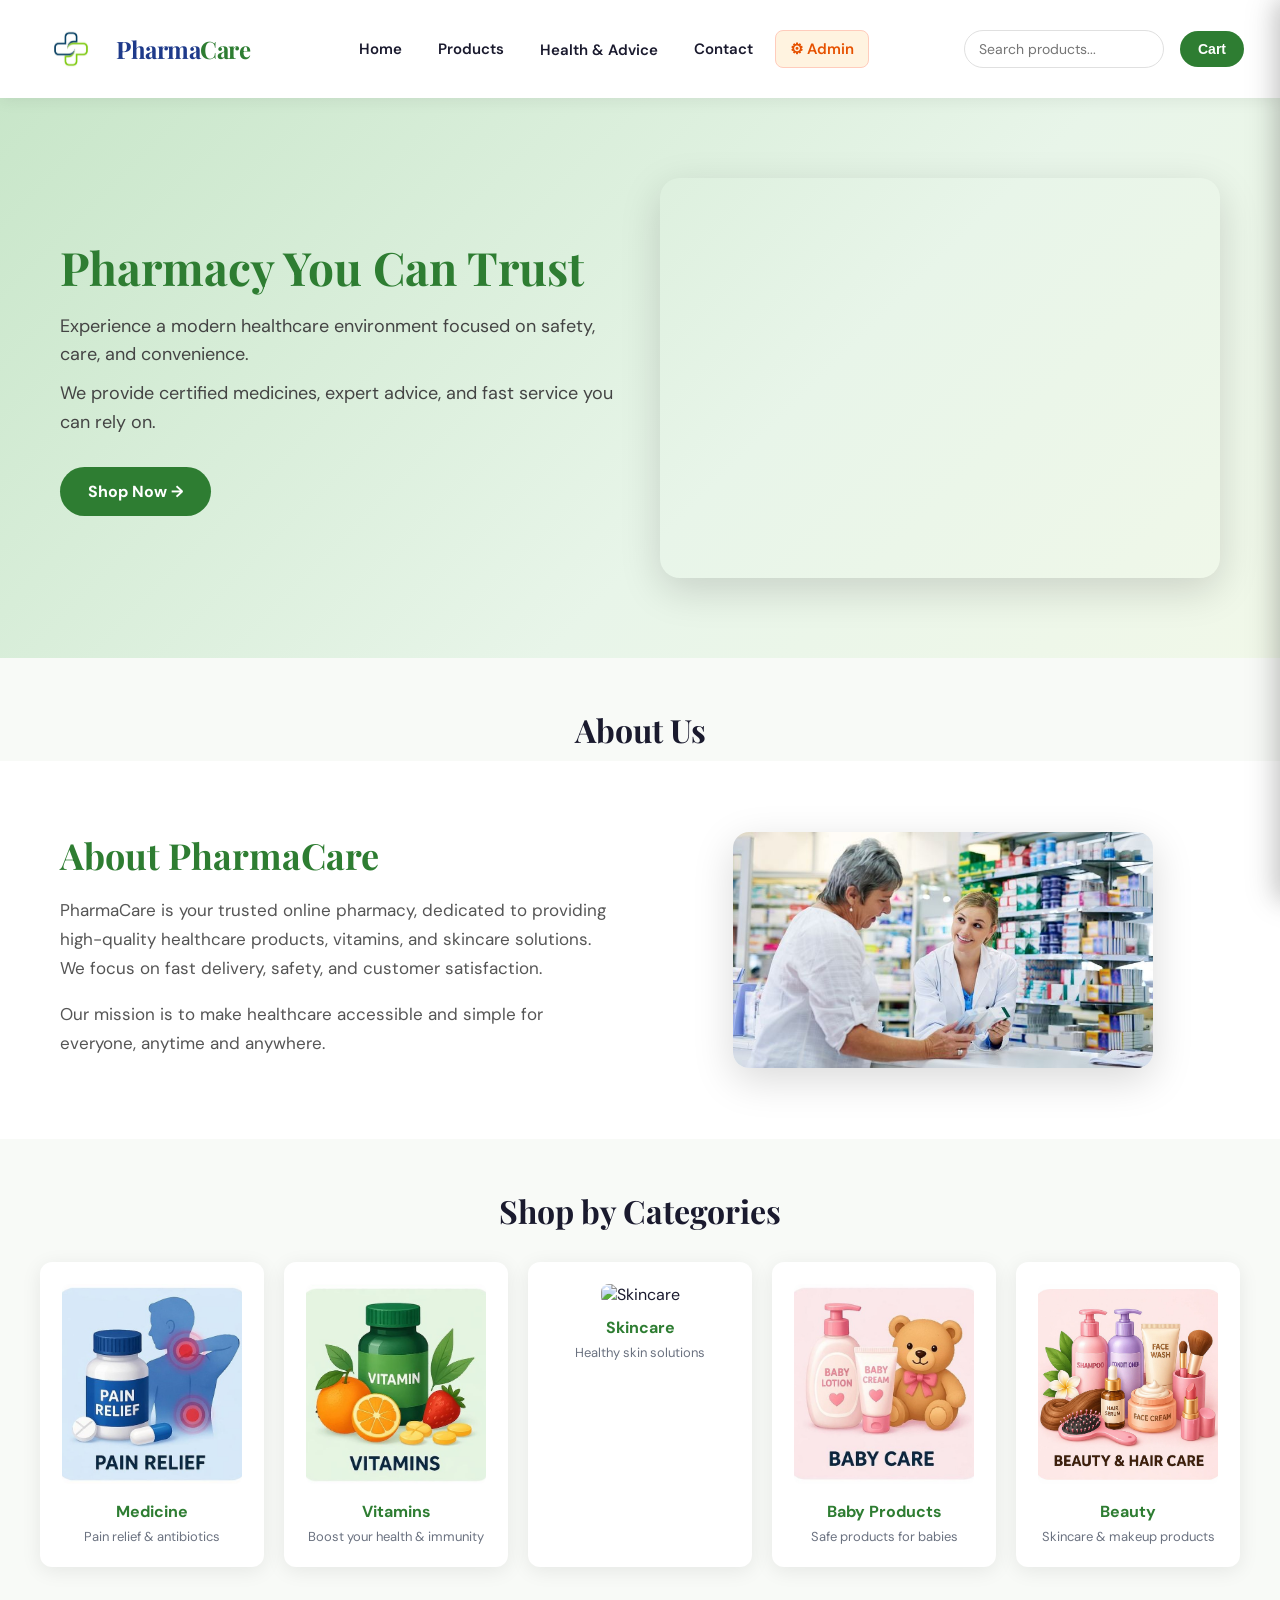
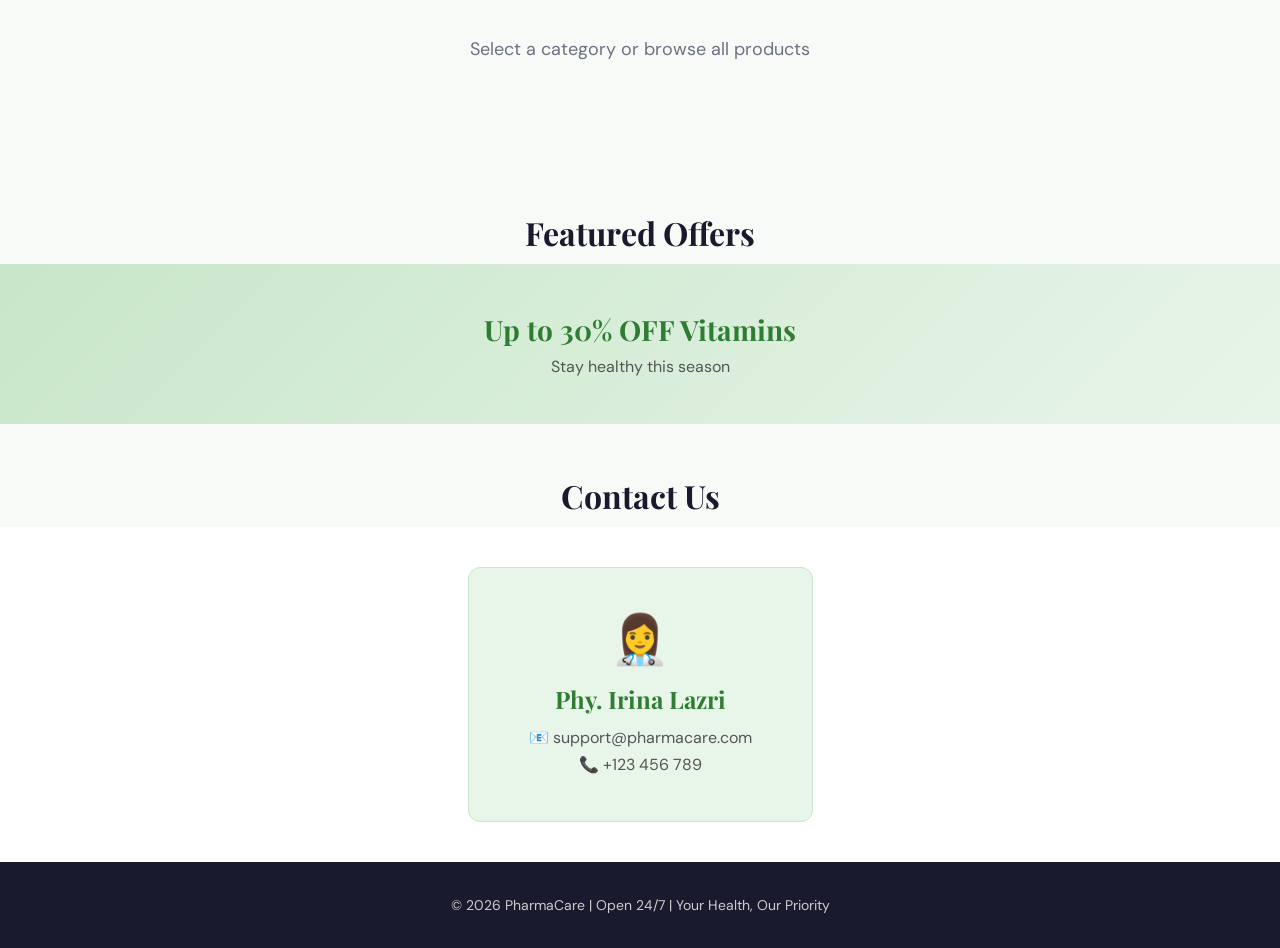
==== commit fd8a1b22: "update website" ====
--- a/index1.html
+++ b/index1.html
@@ -1,16 +1,12 @@
 <!DOCTYPE html>
 <html lang="en">
-
 <head>
     <meta charset="UTF-8">
     <title>PharmaCare</title>
     <link rel="preconnect" href="https://fonts.googleapis.com">
-    <link
-        href="https://fonts.googleapis.com/css2?family=DM+Sans:wght@400;500;600;700&family=Playfair+Display:wght@700&display=swap"
-        rel="stylesheet">
+    <link href="https://fonts.googleapis.com/css2?family=DM+Sans:wght@400;500;600;700&family=Playfair+Display:wght@700&display=swap" rel="stylesheet">
     <link rel="stylesheet" href="style.css">
 </head>
-
 <body>
 
     <header>
@@ -76,8 +72,7 @@
     <section class="about">
         <div class="about-text">
             <h2>About PharmaCare</h2>
-            <p>PharmaCare is your trusted online pharmacy, dedicated to providing high-quality healthcare products,
-                vitamins, and skincare solutions. We focus on fast delivery, safety, and customer satisfaction.</p>
+            <p>PharmaCare is your trusted online pharmacy, dedicated to providing high-quality healthcare products, vitamins, and skincare solutions. We focus on fast delivery, safety, and customer satisfaction.</p>
             <p>Our mission is to make healthcare accessible and simple for everyone, anytime and anywhere.</p>
         </div>
         <div class="about-image">
@@ -138,7 +133,7 @@
     <!-- CART SIDEBAR -->
     <div class="cart" id="cartBox">
         <button class="close-cart" onclick="toggleCart()">✖</button>
-        <h3>🛒 Your Cart</h3>
+        <h3> Your Cart</h3>
         <ul id="cartItems"></ul>
         <div class="cart-footer">
             <p class="cart-total">Total: €<span id="total">0.00</span></p>
@@ -146,18 +141,74 @@
         </div>
     </div>
 
-    <!-- PAYMENT MODAL -->
+    <!-- CHECKOUT MODAL -->
     <div class="modal-overlay" id="paymentOverlay" onclick="closePayment()"></div>
     <div class="payment" id="paymentBox">
-        <h3>💳 Card Payment</h3>
-        <input type="text" placeholder="Card Number (16 digits)" maxlength="19" id="cardNumber">
-        <input type="text" placeholder="Card Holder Name" id="cardName">
-        <div class="card-row">
-            <input type="text" placeholder="MM/YY" maxlength="5" id="cardExpiry">
-            <input type="text" placeholder="CVV" maxlength="3" id="cardCvv">
-        </div>
-        <button class="pay-btn" onclick="payNow()">Pay Now</button>
-        <button class="cancel-btn" onclick="closePayment()">Cancel</button>
+
+        <div class="checkout-steps">
+            <div class="step active" id="stepDot1">
+                <span class="step-num">1</span>
+                <span class="step-label">Your Details</span>
+            </div>
+            <div class="step-line"></div>
+            <div class="step" id="stepDot2">
+                <span class="step-num">2</span>
+                <span class="step-label">Payment</span>
+            </div>
+        </div>
+
+        <!--  User details -->
+        <div id="checkoutStep1">
+            <h3>Your Details</h3>
+            <div class="checkout-row">
+                <div class="checkout-field">
+                    <label>First Name *</label>
+                    <input type="text" id="userFirstName" placeholder="e.g. Anna">
+                </div>
+                <div class="checkout-field">
+                    <label>Last Name *</label>
+                    <input type="text" id="userLastName" placeholder="e.g. Smith">
+                </div>
+            </div>
+            <div class="checkout-field">
+                <label>Email *</label>
+                <input type="email" id="userEmail" placeholder="anna@email.com">
+            </div>
+            <div class="checkout-field">
+                <label>Phone *</label>
+                <input type="tel" id="userPhone" placeholder="+355 69 123 4567">
+            </div>
+            <div class="checkout-summary" id="orderSummaryBox"></div>
+            <button class="pay-btn" onclick="goToStep2()">Continue to Payment</button>
+            <button class="cancel-btn" onclick="closePayment()">Cancel</button>
+        </div>
+
+        <!--  Card payment -->
+        <div id="checkoutStep2" style="display:none">
+            <h3>Card Payment</h3>
+            <p class="step-greeting">Paying as: <strong id="greetingName"></strong></p>
+            <div class="checkout-field">
+                <label>Card Number *</label>
+                <input type="text" id="cardNumber" placeholder="1234 5678 9012 3456" maxlength="19">
+            </div>
+            <div class="checkout-field">
+                <label>Card Holder Name *</label>
+                <input type="text" id="cardName" placeholder="Name on card">
+            </div>
+            <div class="checkout-row">
+                <div class="checkout-field">
+                    <label>Expiry *</label>
+                    <input type="text" id="cardExpiry" placeholder="MM/YY" maxlength="5">
+                </div>
+                <div class="checkout-field">
+                    <label>CVV *</label>
+                    <input type="text" id="cardCvv" placeholder="123" maxlength="3">
+                </div>
+            </div>
+            <button class="pay-btn" onclick="payNow()">Pay Now</button>
+            <button class="cancel-btn" onclick="goBackToStep1()">Back</button>
+        </div>
+
     </div>
 
     <!-- ADMIN PANEL MODAL -->
@@ -169,8 +220,9 @@
         </div>
 
         <div class="admin-tabs">
-            <button class="tab-btn active" onclick="switchTab('add')">➕ Add Product</button>
-            <button class="tab-btn" onclick="switchTab('manage')">📦 Manage Products</button>
+            <button class="tab-btn active" onclick="switchTab('add')"> Add Product</button>
+            <button class="tab-btn" onclick="switchTab('manage')"> Manage Products</button>
+            <button class="tab-btn" onclick="switchTab('orders')"> Orders</button>
         </div>
 
         <!-- ADD / EDIT FORM -->
@@ -236,6 +288,15 @@
                 </table>
             </div>
         </div>
+
+        <!-- ORDERS TAB -->
+        <div class="admin-tab hidden" id="tab-orders">
+            <div class="manage-header">
+                <h3>Customer Orders <span id="ordersCount" class="badge-count">0</span></h3>
+                <button class="cancel-btn" onclick="clearAllOrders()" style="font-size:13px;padding:7px 14px;">🗑 Clear All</button>
+            </div>
+            <div id="ordersList"></div>
+        </div>
     </div>
 
     <!-- CONTACT -->
@@ -255,5 +316,4 @@
 
     <script src="script.js"></script>
 </body>
-
 </html>
--- a/style.css
+++ b/style.css
@@ -31,7 +31,7 @@
     color: var(--text);
 }
 
-/* ── HEADER ─────────────────────────────────────── */
+/* HEADER  */
 header {
     display: flex;
     align-items: center;
@@ -72,32 +72,11 @@
 }
 
 .blue {
-    color: #1e3a8a;
-    /* blu e errët */
+    color: var(--blue-dark);
 }
 
 .green {
-    color: #2e7d32;
-    /* jeshile */
-}
-
-header {
-    display: flex;
-    align-items: center;
-    justify-content: space-between;
-
-    padding: 15px 30px;
-    background: white;
-
-    position: sticky;
-    top: 0;
-    z-index: 1000;
-
-    box-shadow: 0 2px 10px rgba(0, 0, 0, 0.08);
-}
-
-header h1 {
-    color: #2e7d32;
+    color: var(--green);
 }
 
 .nav-center {
@@ -186,9 +165,8 @@
     justify-content: space-between;
     gap: 40px;
     padding: 80px 60px;
-    min-height: 300px;
-    /* zmadhon pamjen e faqes dhe i jep një ndjesi më të gjallë me ngjyrat e gjelbra. */
-    background: linear-gradient(135deg, #c8e6c9, #e8f5e9);
+    background: linear-gradient(135deg, #c8e6c9 0%, #e8f5e9 60%, #f1f8e9 100%);
+    min-height: 380px;
 }
 
 .hero-text {
@@ -238,10 +216,9 @@
 
 .hero-video video {
     width: 100%;
-    height: 420px;
-    /* 👈 e bën më të madhe */
-    border-radius: 16px;
-    box-shadow: 0 15px 35px rgba(0, 0, 0, 0.25);
+    height: 400px;
+    border-radius: 20px;
+    box-shadow: var(--shadow-lg);
     object-fit: cover;
 }
 
@@ -249,11 +226,9 @@
 .about {
     display: flex;
     align-items: center;
-    justify-content: space-between;
-    gap: 40px;
-
-    padding: 60px;
-    background: #f1f8e9;
+    gap: 50px;
+    padding: 70px 60px;
+    background: var(--white);
 }
 
 .about-text {
@@ -450,10 +425,16 @@
 .qty button:hover {
     background: var(--green);
     color: white;
-}
-
-/* Add to cart button */
-.product button {
+    border-color: var(--green);
+}
+
+.qty span {
+    font-weight: 700;
+    font-size: 15px;
+    min-width: 20px;
+}
+
+.product>button:last-child {
     width: 100%;
     background: linear-gradient(135deg, var(--green), var(--green-light));
     color: white;
@@ -473,6 +454,7 @@
     transform: translateY(-1px);
 }
 
+/* SLIDER */
 .slider {
     position: relative;
     height: 160px;
@@ -494,25 +476,32 @@
     opacity: 1;
 }
 
-/* PRODUCT BADGE */
-.badge {
-    position: absolute;
-    top: 10px;
-    left: 10px;
-    background: red;
-    color: white;
-    padding: 5px 8px;
-    font-size: 12px;
-    border-radius: 5px;
-}
-
-/* PRODUCT CARD */
-.product {
-    position: relative;
-}
-
-/* QUANTITY */
-.qty {
+.slide h2 {
+    font-family: 'Playfair Display', serif;
+    font-size: 28px;
+    color: var(--green);
+    margin: 0 0 8px;
+}
+
+.slide p {
+    font-size: 16px;
+    color: #555;
+    margin: 0;
+}
+
+/* CART SIDEBAR */
+.cart {
+    position: fixed;
+    top: 0;
+    right: 0;
+    width: 340px;
+    height: 100vh;
+    background: white;
+    border-left: 1px solid #eee;
+    padding: 24px 20px;
+    transform: translateX(100%);
+    transition: transform 0.3s ease;
+    z-index: 9999;
     display: flex;
     flex-direction: column;
     box-shadow: -4px 0 20px rgba(0, 0, 0, 0.1);
@@ -621,23 +610,29 @@
     padding-top: 16px;
 }
 
-.cart {
-    position: fixed;
-    top: 0;
-    right: 0;
-
-    width: 320px;
-    height: 100vh;
-
-    background: white;
-    border-left: 1px solid #eee;
-
-    padding: 15px;
-    transform: translateX(100%);
-    /* 👈 e fsheh */
-    transition: transform 0.3s ease;
-
-    z-index: 9999;
+.cart-total {
+    font-size: 17px;
+    font-weight: 700;
+    margin: 0 0 12px;
+    color: var(--text);
+}
+
+.checkout-btn {
+    width: 100%;
+    background: var(--green);
+    color: white;
+    border: none;
+    padding: 14px;
+    border-radius: var(--radius-sm);
+    font-size: 15px;
+    font-weight: 700;
+    cursor: pointer;
+    transition: 0.2s;
+    font-family: inherit;
+}
+
+.checkout-btn:hover {
+    background: #1b5e20;
 }
 
 /* DROPDOWN MEGA MENU */
@@ -704,7 +699,21 @@
     line-height: 1.4;
 }
 
-/* right side */
+.health-tips li:last-child {
+    border-bottom: none;
+}
+
+.health-warning {
+    font-size: 12px;
+    color: #b71c1c;
+    background: #ffebee;
+    border-left: 3px solid #e53935;
+    padding: 8px 10px;
+    border-radius: 4px;
+    margin: 0;
+    line-height: 1.4;
+}
+
 .menu-right {
     width: 50%;
     padding: 20px;
@@ -715,21 +724,70 @@
     margin-top: 0;
 }
 
-.cart.show {
-    transform: translateX(0);
-    /* 👈 e hap */
-}
-
-button:hover {
-    opacity: 0.8;
-}
-
-.close-cart {
-    position: absolute;
-    top: 10px;
-    right: 10px;
-
-    background: rgb(136, 230, 183);
+.menu-right p {
+    color: var(--muted);
+    font-size: 14px;
+}
+
+/* PAYMENT MODAL */
+.modal-overlay {
+    position: fixed;
+    inset: 0;
+    background: rgba(0, 0, 0, 0.4);
+    display: none;
+    z-index: 9998;
+    backdrop-filter: blur(2px);
+}
+
+.payment {
+    position: fixed;
+    top: 50%;
+    left: 50%;
+    transform: translate(-50%, -50%);
+    width: 340px;
+    background: white;
+    padding: 28px;
+    border-radius: var(--radius);
+    box-shadow: var(--shadow-lg);
+    display: none;
+    z-index: 10000;
+}
+
+.payment h3 {
+    margin: 0 0 20px;
+    font-size: 20px;
+    color: var(--text);
+}
+
+.payment input {
+    width: 100%;
+    margin: 8px 0;
+    padding: 11px 14px;
+    border: 1.5px solid #e0e0e0;
+    border-radius: var(--radius-sm);
+    font-size: 14px;
+    font-family: inherit;
+    outline: none;
+    transition: border-color 0.2s;
+}
+
+.payment input:focus {
+    border-color: var(--green);
+}
+
+.card-row {
+    display: flex;
+    gap: 10px;
+}
+
+.card-row input {
+    flex: 1;
+}
+
+.pay-btn {
+    width: 100%;
+    margin-top: 16px;
+    background: var(--green);
     color: white;
     border: none;
     padding: 13px;
@@ -1139,7 +1197,7 @@
     color: white;
 }
 
-/* CONTACT */
+/* CONTACT  */
 .contact-section {
     display: flex;
     justify-content: center;
@@ -1172,7 +1230,7 @@
     font-size: 16px;
 }
 
-/* FOOTER  */
+/* FOOTER */
 footer {
     background: var(--text);
     color: #ccc;
@@ -1205,7 +1263,7 @@
     transform: translateX(-50%) translateY(0);
 }
 
-/* RESPONSIVE */
+/*  RESPONSIVE  */
 section {
     scroll-margin-top: 80px;
 }
@@ -1273,4 +1331,229 @@
     .product {
         width: 100%;
     }
+}
+
+/* 2-STEP CHECKOUT */
+.payment {
+    width: 420px;
+    max-width: 95vw;
+    max-height: 90vh;
+    overflow-y: auto;
+}
+
+.checkout-steps {
+    display: flex;
+    align-items: center;
+    justify-content: center;
+    gap: 0;
+    margin-bottom: 24px;
+    padding-bottom: 20px;
+    border-bottom: 1px solid #f0f0f0;
+}
+
+.step {
+    display: flex;
+    flex-direction: column;
+    align-items: center;
+    gap: 4px;
+    opacity: 0.35;
+    transition: opacity 0.3s;
+}
+
+.step.active {
+    opacity: 1;
+}
+
+.step-num {
+    width: 32px;
+    height: 32px;
+    border-radius: 50%;
+    background: #e0e0e0;
+    color: #999;
+    display: flex;
+    align-items: center;
+    justify-content: center;
+    font-weight: 700;
+    font-size: 14px;
+    transition: background 0.3s, color 0.3s;
+}
+
+.step.active .step-num {
+    background: var(--green);
+    color: white;
+}
+
+.step-label {
+    font-size: 11px;
+    font-weight: 600;
+    color: var(--muted);
+    text-transform: uppercase;
+    letter-spacing: 0.4px;
+}
+
+.step.active .step-label {
+    color: var(--green);
+}
+
+.step-line {
+    flex: 1;
+    height: 2px;
+    background: #e0e0e0;
+    min-width: 50px;
+    margin: 0 8px;
+    margin-bottom: 20px;
+}
+
+.checkout-row {
+    display: flex;
+    gap: 12px;
+}
+
+.checkout-field {
+    display: flex;
+    flex-direction: column;
+    gap: 5px;
+    margin-bottom: 12px;
+    flex: 1;
+}
+
+.checkout-field label {
+    font-size: 12px;
+    font-weight: 600;
+    color: var(--muted);
+    text-transform: uppercase;
+    letter-spacing: 0.4px;
+}
+
+.checkout-field input {
+    padding: 10px 13px;
+    border: 1.5px solid #e0e0e0;
+    border-radius: var(--radius-sm);
+    font-size: 14px;
+    font-family: inherit;
+    outline: none;
+    transition: border-color 0.2s;
+    width: 100%;
+    box-sizing: border-box;
+}
+
+.checkout-field input:focus {
+    border-color: var(--green);
+}
+
+/* Order summary box inside step 1 */
+.checkout-summary {
+    background: var(--green-pale);
+    border-radius: var(--radius-sm);
+    padding: 12px 14px;
+    margin: 8px 0 16px;
+    border: 1px solid var(--green-mid);
+}
+
+.summary-title {
+    font-size: 11px;
+    font-weight: 700;
+    color: var(--green);
+    text-transform: uppercase;
+    letter-spacing: 0.5px;
+    margin-bottom: 8px;
+}
+
+.summary-row {
+    display: flex;
+    justify-content: space-between;
+    font-size: 13px;
+    color: #555;
+    padding: 3px 0;
+    border-bottom: 1px solid rgba(0, 0, 0, 0.06);
+}
+
+.summary-row:last-child {
+    border-bottom: none;
+}
+
+.summary-total {
+    font-weight: 700;
+    color: var(--green);
+    margin-top: 6px;
+    padding-top: 6px;
+    border-top: 1.5px solid var(--green-mid) !important;
+    border-bottom: none !important;
+    font-size: 14px;
+}
+
+.step-greeting {
+    font-size: 14px;
+    color: var(--muted);
+    background: var(--green-pale);
+    border-radius: var(--radius-sm);
+    padding: 8px 12px;
+    margin: 0 0 14px;
+}
+
+/* ADMIN ORDERS */
+.order-card {
+    border: 1px solid #eee;
+    border-radius: var(--radius);
+    padding: 16px;
+    margin-bottom: 14px;
+    transition: box-shadow 0.2s;
+}
+
+.order-card:hover {
+    box-shadow: var(--shadow);
+}
+
+.order-header {
+    display: flex;
+    justify-content: space-between;
+    align-items: center;
+    margin-bottom: 10px;
+}
+
+.order-id {
+    background: #f0f4ff;
+    color: var(--blue-dark);
+    padding: 3px 10px;
+    border-radius: 6px;
+    font-size: 12px;
+    font-weight: 700;
+    margin-right: 10px;
+}
+
+.order-date {
+    font-size: 12px;
+    color: var(--muted);
+}
+
+.order-total {
+    font-size: 16px;
+    font-weight: 700;
+    color: var(--green);
+}
+
+.order-customer {
+    display: flex;
+    flex-wrap: wrap;
+    gap: 12px;
+    font-size: 13px;
+    color: #555;
+    margin-bottom: 10px;
+    padding-bottom: 10px;
+    border-bottom: 1px solid #f5f5f5;
+}
+
+.order-items {
+    display: flex;
+    flex-wrap: wrap;
+    gap: 6px;
+}
+
+.order-item {
+    background: var(--green-pale);
+    color: var(--green);
+    padding: 3px 10px;
+    border-radius: 20px;
+    font-size: 12px;
+    font-weight: 500;
 }
